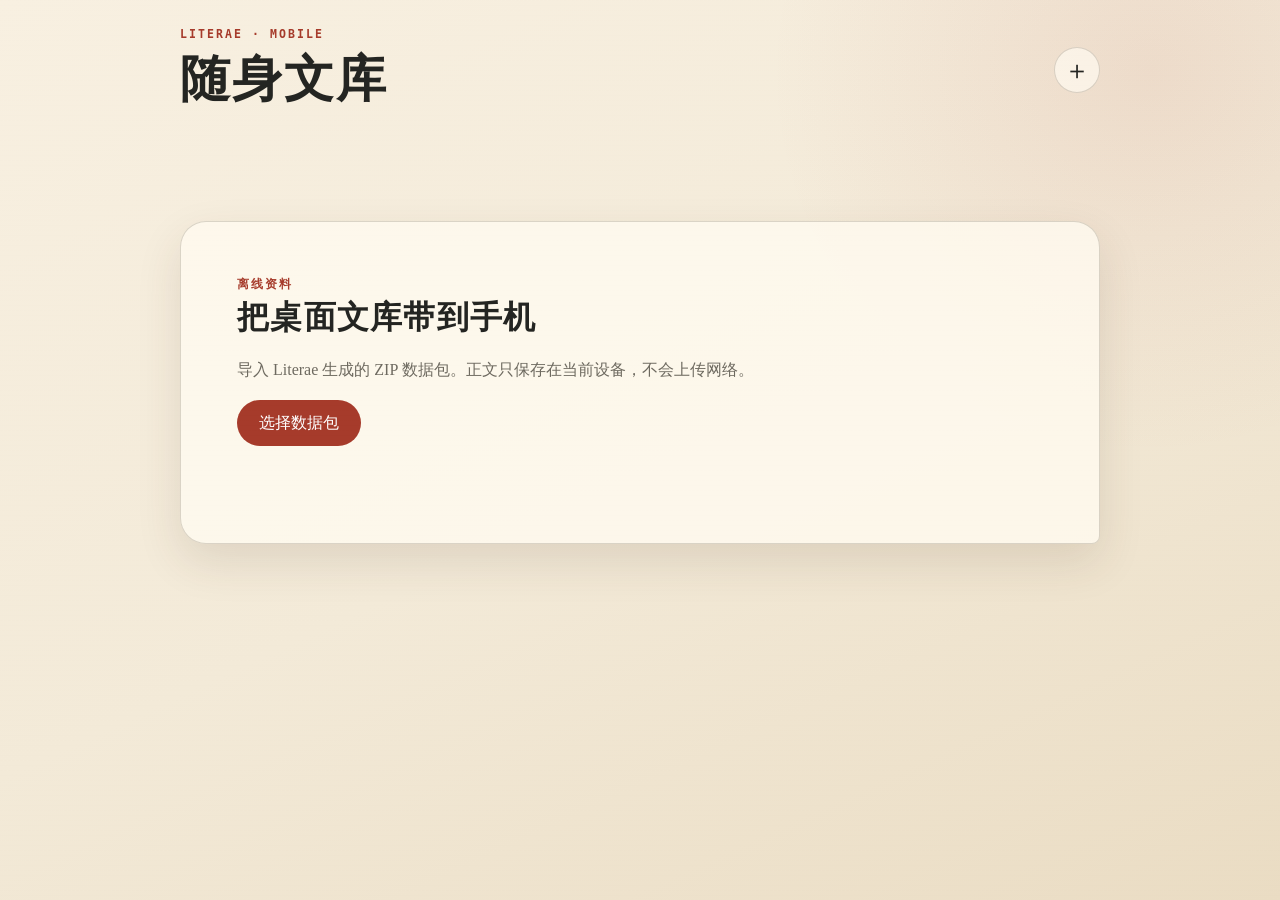
==== web/index.html @ 93b943ab "Initial commit of Literae Mobile PWA prototype" ====
<!doctype html>
<html lang="zh-CN">
<head>
  <meta charset="utf-8">
  <meta name="viewport" content="width=device-width, initial-scale=1, viewport-fit=cover">
  <meta name="theme-color" content="#f3ead8">
  <meta name="apple-mobile-web-app-capable" content="yes">
  <meta name="apple-mobile-web-app-status-bar-style" content="default">
  <meta name="apple-mobile-web-app-title" content="Literae">
  <title>Literae Mobile</title>
  <link rel="manifest" href="manifest.webmanifest">
  <link rel="stylesheet" href="styles.css">
</head>
<body>
  <div class="paper-grain" aria-hidden="true"></div>
  <header class="app-header">
    <div>
      <p class="eyebrow">LITERAE · MOBILE</p>
      <h1>随身文库</h1>
    </div>
    <button class="icon-button" id="openLibraryButton" type="button" title="导入文库" aria-label="导入文库">＋</button>
  </header>

  <main>
    <section class="import-card" id="importCard">
      <p class="section-kicker">离线资料</p>
      <h2>把桌面文库带到手机</h2>
      <p>导入 Literae 生成的 ZIP 数据包。正文只保存在当前设备，不会上传网络。</p>
      <label class="primary-action" for="packageInput">选择数据包</label>
      <input id="packageInput" type="file" accept=".zip,application/zip" hidden>
      <div class="status-line" id="importStatus" role="status" aria-live="polite"></div>
      <div class="progress-track" id="importProgressTrack" hidden>
        <div class="progress-fill" id="importProgress"></div>
      </div>
    </section>

    <section class="library-shell" id="libraryShell" hidden>
      <div class="library-meta">
        <div>
          <span id="libraryDate">尚未导入</span>
          <strong id="libraryCount">0 份文档</strong>
        </div>
        <button class="text-button" id="replaceLibraryButton" type="button">更新资料</button>
      </div>

      <form class="search-box" id="searchForm">
        <span aria-hidden="true">⌕</span>
        <input id="searchInput" type="search" autocomplete="off" enterkeyhint="search" placeholder="检索人名、地名或文献内容">
        <button type="submit">检索</button>
      </form>

      <div class="search-summary" id="searchSummary">输入关键词开始检索</div>
      <div class="result-list" id="resultList"></div>
      <button class="secondary-action" id="loadMoreButton" type="button" hidden>继续显示</button>
    </section>
  </main>

  <dialog class="reader" id="readerDialog">
    <div class="reader-toolbar">
      <button class="icon-button quiet" id="closeReaderButton" type="button" aria-label="关闭正文">←</button>
      <div class="reader-heading">
        <strong id="readerTitle"></strong>
        <span id="readerMeta"></span>
      </div>
    </div>
    <article id="readerText"></article>
  </dialog>

  <script type="module" src="app.js"></script>
</body>
</html>
---- web/styles.css ----
:root {
  --paper: #f3ead8;
  --paper-light: #fffaf0;
  --ink: #242522;
  --muted: #6e6a60;
  --line: rgba(75, 65, 49, 0.2);
  --accent: #a63b2b;
  --accent-dark: #78291f;
  --shadow: 0 18px 45px rgba(71, 53, 33, 0.12);
}

* { box-sizing: border-box; }

html { background: var(--paper); }

body {
  margin: 0;
  min-height: 100vh;
  color: var(--ink);
  background:
    radial-gradient(circle at 90% 8%, rgba(166, 59, 43, 0.09), transparent 24rem),
    linear-gradient(155deg, #f8f0e1 0%, var(--paper) 52%, #eadcc3 100%);
  font-family: "Songti SC", "STSong", "Noto Serif CJK SC", Georgia, serif;
}

button, input { font: inherit; }

.paper-grain {
  position: fixed;
  inset: 0;
  pointer-events: none;
  opacity: 0.28;
  background-image: repeating-linear-gradient(0deg, transparent 0 4px, rgba(70, 54, 36, 0.025) 5px);
}

.app-header, main {
  width: min(920px, calc(100% - 32px));
  margin-inline: auto;
}

.app-header {
  display: flex;
  align-items: center;
  justify-content: space-between;
  padding: max(28px, env(safe-area-inset-top)) 0 18px;
}

.eyebrow, .section-kicker {
  margin: 0 0 4px;
  color: var(--accent);
  font: 700 0.72rem/1.2 ui-monospace, SFMono-Regular, Menlo, monospace;
  letter-spacing: 0.18em;
}

h1, h2 { margin: 0; font-weight: 700; letter-spacing: 0.04em; }
h1 { font-size: clamp(1.9rem, 7vw, 3.1rem); }
h2 { font-size: clamp(1.45rem, 5vw, 2rem); }

.icon-button {
  display: grid;
  width: 46px;
  height: 46px;
  place-items: center;
  border: 1px solid var(--line);
  border-radius: 50%;
  color: var(--ink);
  background: rgba(255, 250, 240, 0.72);
  font-size: 1.65rem;
}

.import-card {
  margin-top: 10vh;
  padding: clamp(26px, 7vw, 56px);
  border: 1px solid var(--line);
  border-radius: 26px 26px 8px 26px;
  background: rgba(255, 250, 240, 0.82);
  box-shadow: var(--shadow);
}

.import-card > p:not(.section-kicker) { max-width: 36rem; color: var(--muted); line-height: 1.8; }

.primary-action, .secondary-action {
  display: inline-flex;
  justify-content: center;
  min-height: 46px;
  align-items: center;
  padding: 0 22px;
  border: 0;
  border-radius: 999px;
  color: white;
  background: var(--accent);
  cursor: pointer;
}

.primary-action:hover { background: var(--accent-dark); }
.status-line { min-height: 1.4rem; margin-top: 18px; color: var(--muted); }
.status-line.error { color: var(--accent-dark); }

.progress-track {
  height: 8px;
  margin-top: 10px;
  overflow: hidden;
  border-radius: 999px;
  background: rgba(75, 65, 49, 0.12);
}

.progress-fill { width: 0; height: 100%; background: var(--accent); transition: width 160ms ease; }

.library-shell { padding-bottom: calc(48px + env(safe-area-inset-bottom)); }

.library-meta {
  display: flex;
  align-items: flex-end;
  justify-content: space-between;
  gap: 16px;
  padding: 18px 2px;
  border-top: 1px solid var(--line);
}

.library-meta span, .library-meta strong { display: block; }
.library-meta span { color: var(--muted); font-size: 0.82rem; }
.library-meta strong { margin-top: 4px; font-size: 1.1rem; }

.text-button { border: 0; color: var(--accent); background: transparent; cursor: pointer; }

.search-box {
  display: grid;
  grid-template-columns: auto 1fr auto;
  align-items: center;
  gap: 10px;
  padding: 8px 8px 8px 18px;
  border: 1px solid var(--line);
  border-radius: 18px;
  background: var(--paper-light);
  box-shadow: 0 10px 28px rgba(71, 53, 33, 0.08);
}

.search-box > span { color: var(--accent); font-size: 1.5rem; }
.search-box input { width: 100%; border: 0; outline: 0; background: transparent; font-size: 1rem; }
.search-box button { padding: 10px 16px; border: 0; border-radius: 12px; color: white; background: var(--ink); }

.search-summary { padding: 18px 2px 10px; color: var(--muted); font-size: 0.88rem; }

.result-list { display: grid; gap: 12px; }

.result-card {
  width: 100%;
  padding: 18px;
  border: 1px solid var(--line);
  border-radius: 8px 20px 20px 20px;
  text-align: left;
  color: inherit;
  background: rgba(255, 250, 240, 0.76);
  box-shadow: 0 8px 24px rgba(71, 53, 33, 0.06);
}

.result-card h3 { margin: 0; font-size: 1.05rem; }
.result-meta { margin: 5px 0 10px; color: var(--accent); font-size: 0.8rem; }
.result-card p { margin: 0; color: #4d4b45; line-height: 1.65; }
mark { padding: 0 0.08em; color: inherit; background: #f3c96d; }

.secondary-action { width: 100%; margin-top: 16px; color: var(--ink); background: transparent; border: 1px solid var(--line); }

.reader {
  width: min(860px, 100%);
  height: 100%;
  max-width: none;
  max-height: none;
  margin: 0 0 0 auto;
  padding: 0;
  border: 0;
  color: var(--ink);
  background: var(--paper-light);
}

.reader::backdrop { background: rgba(33, 28, 22, 0.36); backdrop-filter: blur(3px); }
.reader-toolbar { position: sticky; top: 0; display: flex; gap: 14px; align-items: center; padding: max(18px, env(safe-area-inset-top)) 18px 14px; border-bottom: 1px solid var(--line); background: rgba(255, 250, 240, 0.94); }
.reader-heading { min-width: 0; }
.reader-heading strong, .reader-heading span { display: block; }
.reader-heading strong { overflow: hidden; text-overflow: ellipsis; white-space: nowrap; }
.reader-heading span { margin-top: 3px; color: var(--muted); font-size: 0.8rem; }
.icon-button.quiet { flex: 0 0 auto; border: 0; background: transparent; }
.reader article { max-width: 46rem; margin: 0 auto; padding: 28px 24px 80px; white-space: pre-wrap; font-size: 1.05rem; line-height: 2; }

@media (min-width: 700px) {
  .result-list { grid-template-columns: repeat(2, minmax(0, 1fr)); }
  .reader { height: calc(100% - 32px); margin-top: 16px; border-radius: 24px 0 0 24px; }
}
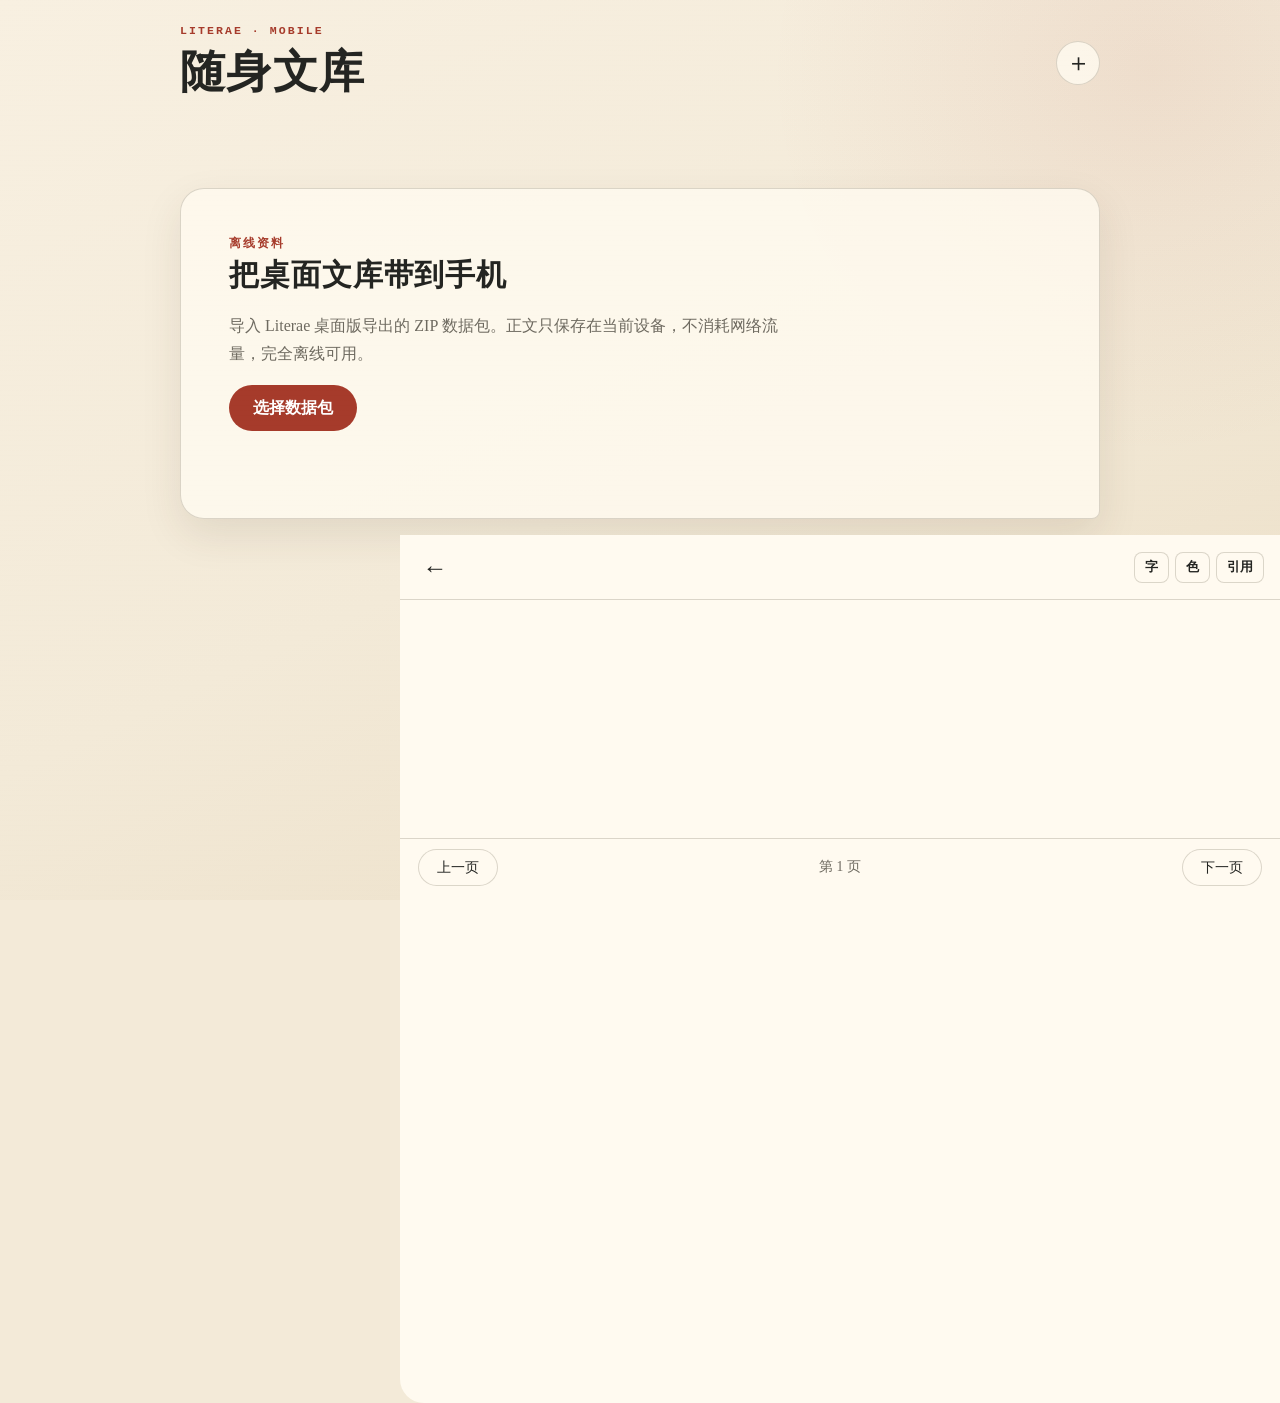
==== commit 1757ca69: "feat(mobile): add bookshelf view, facet filtering, sequential pagination, reading themes and citatio" ====
--- a/web/index.html
+++ b/web/index.html
@@ -7,7 +7,7 @@
   <meta name="apple-mobile-web-app-capable" content="yes">
   <meta name="apple-mobile-web-app-status-bar-style" content="default">
   <meta name="apple-mobile-web-app-title" content="Literae">
-  <title>Literae Mobile</title>
+  <title>Literae Mobile · 随身文库</title>
   <link rel="manifest" href="manifest.webmanifest">
   <link rel="stylesheet" href="styles.css">
 </head>
@@ -22,10 +22,11 @@
   </header>
 
   <main>
+    <!-- 初始导入界面 -->
     <section class="import-card" id="importCard">
       <p class="section-kicker">离线资料</p>
       <h2>把桌面文库带到手机</h2>
-      <p>导入 Literae 生成的 ZIP 数据包。正文只保存在当前设备，不会上传网络。</p>
+      <p>导入 Literae 桌面版导出的 ZIP 数据包。正文只保存在当前设备，不消耗网络流量，完全离线可用。</p>
       <label class="primary-action" for="packageInput">选择数据包</label>
       <input id="packageInput" type="file" accept=".zip,application/zip" hidden>
       <div class="status-line" id="importStatus" role="status" aria-live="polite"></div>
@@ -34,6 +35,7 @@
       </div>
     </section>
 
+    <!-- 已导入后的文库外壳 -->
     <section class="library-shell" id="libraryShell" hidden>
       <div class="library-meta">
         <div>
@@ -43,28 +45,88 @@
         <button class="text-button" id="replaceLibraryButton" type="button">更新资料</button>
       </div>
 
-      <form class="search-box" id="searchForm">
-        <span aria-hidden="true">⌕</span>
-        <input id="searchInput" type="search" autocomplete="off" enterkeyhint="search" placeholder="检索人名、地名或文献内容">
-        <button type="submit">检索</button>
-      </form>
+      <!-- 视图切换选项卡：书架浏览 / 全文检索 -->
+      <nav class="view-tabs" role="tablist" aria-label="模式切换">
+        <button class="view-tab active" id="shelfTabBtn" type="button" role="tab" aria-selected="true" aria-controls="shelfPanel">书架目次</button>
+        <button class="view-tab" id="searchTabBtn" type="button" role="tab" aria-selected="false" aria-controls="searchPanel">全文检索</button>
+      </nav>
 
-      <div class="search-summary" id="searchSummary">输入关键词开始检索</div>
-      <div class="result-list" id="resultList"></div>
-      <button class="secondary-action" id="loadMoreButton" type="button" hidden>继续显示</button>
+      <!-- 分类与标签筛选胶囊栏 -->
+      <div class="facet-bar" id="facetBar" role="region" aria-label="分类筛选">
+        <div class="facet-scroller" id="facetPills"></div>
+      </div>
+
+      <!-- 书架浏览面板 -->
+      <section class="view-panel shelf-panel" id="shelfPanel" role="tabpanel" aria-labelledby="shelfTabBtn">
+        <div class="panel-summary" id="shelfSummary">正在载入书架...</div>
+        <div class="shelf-grid" id="shelfList"></div>
+      </section>
+
+      <!-- 全文检索面板 -->
+      <section class="view-panel search-panel" id="searchPanel" role="tabpanel" aria-labelledby="searchTabBtn" hidden>
+        <form class="search-box" id="searchForm">
+          <span aria-hidden="true">⌕</span>
+          <input id="searchInput" type="search" autocomplete="off" enterkeyhint="search" placeholder="检索人名、地名、事件或文献原句">
+          <button type="submit">检索</button>
+        </form>
+
+        <div class="panel-summary" id="searchSummary">输入关键词开始检索</div>
+        <div class="result-list" id="resultList"></div>
+        <button class="secondary-action" id="loadMoreButton" type="button" hidden>继续显示更多结果</button>
+      </section>
     </section>
   </main>
 
+  <!-- 书籍详情与目录抽屉 -->
+  <dialog class="doc-drawer" id="docDrawer">
+    <div class="drawer-header">
+      <button class="icon-button quiet" id="closeDrawerButton" type="button" aria-label="关闭详情">←</button>
+      <div class="drawer-heading">
+        <h3 id="drawerTitle">文献详情</h3>
+        <span id="drawerSubtitle"></span>
+      </div>
+    </div>
+    <div class="drawer-content">
+      <div class="meta-block" id="drawerMetaDetails"></div>
+      <div class="drawer-action-row">
+        <button class="primary-action full-width" id="startReadingBtn" type="button">从第 1 页开始通读</button>
+      </div>
+      <div class="catalog-section">
+        <h4>已收录 OCR 页码</h4>
+        <div class="page-pill-grid" id="drawerPageList"></div>
+      </div>
+    </div>
+  </dialog>
+
+  <!-- 沉浸式阅读器 -->
   <dialog class="reader" id="readerDialog">
     <div class="reader-toolbar">
-      <button class="icon-button quiet" id="closeReaderButton" type="button" aria-label="关闭正文">←</button>
-      <div class="reader-heading">
-        <strong id="readerTitle"></strong>
-        <span id="readerMeta"></span>
+      <div class="reader-toolbar-main">
+        <button class="icon-button quiet" id="closeReaderButton" type="button" aria-label="关闭阅读">←</button>
+        <div class="reader-heading">
+          <strong id="readerTitle"></strong>
+          <span id="readerMeta"></span>
+        </div>
+      </div>
+      <div class="reader-tools">
+        <button class="tool-btn" id="fontSizeBtn" type="button" title="调整字号" aria-label="调整字号">字</button>
+        <button class="tool-btn" id="themeBtn" type="button" title="切换底色" aria-label="切换底色">色</button>
+        <button class="tool-btn" id="copyCitationBtn" type="button" title="复制引用出处" aria-label="复制引用出处">引用</button>
       </div>
     </div>
-    <article id="readerText"></article>
+
+    <article id="readerText" class="reader-article"></article>
+
+    <!-- 阅读器翻页导航栏 -->
+    <div class="reader-nav" id="readerNav">
+      <button class="nav-arrow-btn" id="prevPageBtn" type="button">上一页</button>
+      <div class="page-indicator" id="pageIndicator">第 1 页</div>
+      <button class="nav-arrow-btn" id="nextPageBtn" type="button">下一页</button>
+    </div>
   </dialog>
+
+  <!-- 浮动提示 Toast -->
+  <div class="toast" id="toastNotice" role="status" aria-live="polite" hidden></div>
 
   <script type="module" src="app.js"></script>
 </body>
--- a/web/styles.css
+++ b/web/styles.css
@@ -1,15 +1,45 @@
 :root {
   --paper: #f3ead8;
   --paper-light: #fffaf0;
+  --paper-card: rgba(255, 250, 240, 0.82);
   --ink: #242522;
   --muted: #6e6a60;
   --line: rgba(75, 65, 49, 0.2);
   --accent: #a63b2b;
   --accent-dark: #78291f;
-  --shadow: 0 18px 45px rgba(71, 53, 33, 0.12);
-}
-
-* { box-sizing: border-box; }
+  --accent-soft: rgba(166, 59, 43, 0.08);
+  --shadow: 0 16px 40px rgba(71, 53, 33, 0.1);
+  --reader-font-size: 1.12rem;
+  --reader-line-height: 2.05;
+}
+
+/* 柔和米白主题 */
+body.theme-cream {
+  --paper: #f7f4ed;
+  --paper-light: #ffffff;
+  --paper-card: #ffffff;
+  --ink: #222320;
+  --muted: #726e64;
+  --line: rgba(80, 70, 55, 0.16);
+  --accent: #9e3627;
+  --accent-soft: rgba(158, 54, 39, 0.08);
+}
+
+/* 夜读暗色主题 */
+body.theme-night {
+  --paper: #1c1c19;
+  --paper-light: #252522;
+  --paper-card: #2a2a26;
+  --ink: #e3dfd5;
+  --muted: #9e9a90;
+  --line: rgba(230, 220, 200, 0.14);
+  --accent: #d46553;
+  --accent-dark: #e87b6a;
+  --accent-soft: rgba(212, 101, 83, 0.16);
+  --shadow: 0 16px 40px rgba(0, 0, 0, 0.45);
+}
+
+* { box-sizing: border-box; -webkit-tap-highlight-color: transparent; }
 
 html { background: var(--paper); }
 
@@ -18,9 +48,14 @@
   min-height: 100vh;
   color: var(--ink);
   background:
-    radial-gradient(circle at 90% 8%, rgba(166, 59, 43, 0.09), transparent 24rem),
+    radial-gradient(circle at 90% 8%, rgba(166, 59, 43, 0.08), transparent 24rem),
     linear-gradient(155deg, #f8f0e1 0%, var(--paper) 52%, #eadcc3 100%);
-  font-family: "Songti SC", "STSong", "Noto Serif CJK SC", Georgia, serif;
+  font-family: "Songti SC", "STSong", "Noto Serif CJK SC", Georgia, "Times New Roman", serif;
+  transition: background 200ms ease, color 200ms ease;
+}
+
+body.theme-night {
+  background: linear-gradient(155deg, #22221f 0%, var(--paper) 52%, #141412 100%);
 }
 
 button, input { font: inherit; }
@@ -42,7 +77,7 @@
   display: flex;
   align-items: center;
   justify-content: space-between;
-  padding: max(28px, env(safe-area-inset-top)) 0 18px;
+  padding: max(24px, env(safe-area-inset-top)) 0 14px;
 }
 
 .eyebrow, .section-kicker {
@@ -52,28 +87,34 @@
   letter-spacing: 0.18em;
 }
 
-h1, h2 { margin: 0; font-weight: 700; letter-spacing: 0.04em; }
-h1 { font-size: clamp(1.9rem, 7vw, 3.1rem); }
-h2 { font-size: clamp(1.45rem, 5vw, 2rem); }
+h1, h2, h3, h4 { margin: 0; font-weight: 700; letter-spacing: 0.03em; }
+h1 { font-size: clamp(1.8rem, 6vw, 2.8rem); }
+h2 { font-size: clamp(1.4rem, 5vw, 1.9rem); }
+h3 { font-size: 1.15rem; }
+h4 { font-size: 0.95rem; color: var(--muted); }
 
 .icon-button {
   display: grid;
-  width: 46px;
-  height: 46px;
+  width: 44px;
+  height: 44px;
   place-items: center;
   border: 1px solid var(--line);
   border-radius: 50%;
   color: var(--ink);
-  background: rgba(255, 250, 240, 0.72);
-  font-size: 1.65rem;
-}
+  background: var(--paper-card);
+  font-size: 1.55rem;
+  cursor: pointer;
+  transition: transform 120ms ease, background 160ms ease;
+}
+
+.icon-button:active { transform: scale(0.94); }
 
 .import-card {
-  margin-top: 10vh;
-  padding: clamp(26px, 7vw, 56px);
-  border: 1px solid var(--line);
-  border-radius: 26px 26px 8px 26px;
-  background: rgba(255, 250, 240, 0.82);
+  margin-top: 8vh;
+  padding: clamp(24px, 6vw, 48px);
+  border: 1px solid var(--line);
+  border-radius: 24px 24px 8px 24px;
+  background: var(--paper-card);
   box-shadow: var(--shadow);
 }
 
@@ -82,19 +123,24 @@
 .primary-action, .secondary-action {
   display: inline-flex;
   justify-content: center;
+  align-items: center;
   min-height: 46px;
-  align-items: center;
-  padding: 0 22px;
+  padding: 0 24px;
   border: 0;
   border-radius: 999px;
   color: white;
   background: var(--accent);
   cursor: pointer;
+  font-weight: 600;
+  transition: background 150ms ease, transform 120ms ease;
 }
 
 .primary-action:hover { background: var(--accent-dark); }
-.status-line { min-height: 1.4rem; margin-top: 18px; color: var(--muted); }
-.status-line.error { color: var(--accent-dark); }
+.primary-action:active { transform: scale(0.97); }
+.primary-action.full-width { width: 100%; }
+
+.status-line { min-height: 1.4rem; margin-top: 16px; color: var(--muted); font-size: 0.9rem; }
+.status-line.error { color: var(--accent); font-weight: 600; }
 
 .progress-track {
   height: 8px;
@@ -113,56 +159,184 @@
   align-items: flex-end;
   justify-content: space-between;
   gap: 16px;
-  padding: 18px 2px;
+  padding: 14px 2px 18px;
   border-top: 1px solid var(--line);
 }
 
 .library-meta span, .library-meta strong { display: block; }
-.library-meta span { color: var(--muted); font-size: 0.82rem; }
-.library-meta strong { margin-top: 4px; font-size: 1.1rem; }
-
-.text-button { border: 0; color: var(--accent); background: transparent; cursor: pointer; }
-
+.library-meta span { color: var(--muted); font-size: 0.8rem; }
+.library-meta strong { margin-top: 3px; font-size: 1.08rem; }
+
+.text-button { border: 0; padding: 4px 8px; color: var(--accent); background: transparent; cursor: pointer; font-size: 0.9rem; }
+
+/* 视图分段选择器 */
+.view-tabs {
+  display: flex;
+  padding: 4px;
+  margin-bottom: 14px;
+  border: 1px solid var(--line);
+  border-radius: 14px;
+  background: rgba(120, 100, 80, 0.08);
+}
+
+.view-tab {
+  flex: 1;
+  padding: 9px 12px;
+  border: 0;
+  border-radius: 10px;
+  color: var(--muted);
+  background: transparent;
+  cursor: pointer;
+  font-weight: 600;
+  font-size: 0.95rem;
+  transition: all 160ms ease;
+}
+
+.view-tab.active {
+  color: var(--ink);
+  background: var(--paper-light);
+  box-shadow: 0 4px 14px rgba(0, 0, 0, 0.08);
+}
+
+/* 分类胶囊滚动条 */
+.facet-bar { margin-bottom: 14px; }
+
+.facet-scroller {
+  display: flex;
+  gap: 8px;
+  overflow-x: auto;
+  padding-bottom: 4px;
+  scrollbar-width: none;
+  -webkit-overflow-scrolling: touch;
+}
+
+.facet-scroller::-webkit-scrollbar { display: none; }
+
+.facet-pill {
+  flex: 0 0 auto;
+  padding: 6px 14px;
+  border: 1px solid var(--line);
+  border-radius: 999px;
+  color: var(--muted);
+  background: var(--paper-card);
+  font-size: 0.82rem;
+  cursor: pointer;
+  transition: all 140ms ease;
+}
+
+.facet-pill.active {
+  color: white;
+  border-color: var(--accent);
+  background: var(--accent);
+  font-weight: 600;
+}
+
+.panel-summary { padding: 4px 2px 14px; color: var(--muted); font-size: 0.88rem; }
+
+/* 书架网格与卡片 */
+.shelf-grid {
+  display: grid;
+  gap: 14px;
+}
+
+.shelf-card {
+  display: flex;
+  flex-direction: column;
+  justify-content: space-between;
+  width: 100%;
+  padding: 16px 18px;
+  border: 1px solid var(--line);
+  border-left: 5px solid var(--accent);
+  border-radius: 6px 18px 18px 6px;
+  text-align: left;
+  color: inherit;
+  background: var(--paper-card);
+  box-shadow: 0 6px 20px rgba(71, 53, 33, 0.05);
+  cursor: pointer;
+  transition: transform 140ms ease, box-shadow 140ms ease;
+}
+
+.shelf-card:hover { transform: translateY(-2px); box-shadow: var(--shadow); }
+.shelf-card:active { transform: scale(0.985); }
+
+.shelf-card h3 {
+  font-size: 1.08rem;
+  line-height: 1.45;
+  margin-bottom: 6px;
+}
+
+.shelf-card .book-meta {
+  color: var(--muted);
+  font-size: 0.83rem;
+  line-height: 1.5;
+  margin-bottom: 10px;
+}
+
+.shelf-badges {
+  display: flex;
+  flex-wrap: wrap;
+  align-items: center;
+  gap: 6px;
+  margin-top: auto;
+}
+
+.badge-tag {
+  padding: 2px 8px;
+  border-radius: 6px;
+  font-size: 0.75rem;
+  color: var(--accent);
+  background: var(--accent-soft);
+}
+
+.badge-pages {
+  margin-left: auto;
+  font-size: 0.75rem;
+  color: var(--muted);
+}
+
+/* 检索框与结果 */
 .search-box {
   display: grid;
   grid-template-columns: auto 1fr auto;
   align-items: center;
   gap: 10px;
-  padding: 8px 8px 8px 18px;
+  padding: 7px 7px 7px 16px;
   border: 1px solid var(--line);
   border-radius: 18px;
   background: var(--paper-light);
-  box-shadow: 0 10px 28px rgba(71, 53, 33, 0.08);
-}
-
-.search-box > span { color: var(--accent); font-size: 1.5rem; }
-.search-box input { width: 100%; border: 0; outline: 0; background: transparent; font-size: 1rem; }
-.search-box button { padding: 10px 16px; border: 0; border-radius: 12px; color: white; background: var(--ink); }
-
-.search-summary { padding: 18px 2px 10px; color: var(--muted); font-size: 0.88rem; }
+  box-shadow: 0 8px 24px rgba(71, 53, 33, 0.07);
+}
+
+.search-box > span { color: var(--accent); font-size: 1.45rem; }
+.search-box input { width: 100%; border: 0; outline: 0; background: transparent; font-size: 1rem; color: var(--ink); }
+.search-box button { padding: 9px 18px; border: 0; border-radius: 12px; color: white; background: var(--accent); cursor: pointer; font-weight: 600; }
 
 .result-list { display: grid; gap: 12px; }
 
 .result-card {
   width: 100%;
-  padding: 18px;
-  border: 1px solid var(--line);
-  border-radius: 8px 20px 20px 20px;
+  padding: 16px 18px;
+  border: 1px solid var(--line);
+  border-radius: 8px 18px 18px 18px;
   text-align: left;
   color: inherit;
-  background: rgba(255, 250, 240, 0.76);
-  box-shadow: 0 8px 24px rgba(71, 53, 33, 0.06);
-}
-
+  background: var(--paper-card);
+  box-shadow: 0 6px 20px rgba(71, 53, 33, 0.05);
+  cursor: pointer;
+  transition: transform 120ms ease;
+}
+
+.result-card:active { transform: scale(0.99); }
 .result-card h3 { margin: 0; font-size: 1.05rem; }
-.result-meta { margin: 5px 0 10px; color: var(--accent); font-size: 0.8rem; }
-.result-card p { margin: 0; color: #4d4b45; line-height: 1.65; }
-mark { padding: 0 0.08em; color: inherit; background: #f3c96d; }
+.result-meta { margin: 5px 0 8px; color: var(--accent); font-size: 0.8rem; font-weight: 600; }
+.result-card p { margin: 0; color: var(--ink); opacity: 0.9; line-height: 1.68; font-size: 0.93rem; }
+mark { padding: 0 0.12em; color: inherit; background: #f6d177; border-radius: 2px; }
 
 .secondary-action { width: 100%; margin-top: 16px; color: var(--ink); background: transparent; border: 1px solid var(--line); }
 
-.reader {
-  width: min(860px, 100%);
+/* 单书详情抽屉 */
+.doc-drawer {
+  width: min(620px, 100%);
   height: 100%;
   max-width: none;
   max-height: none;
@@ -171,18 +345,195 @@
   border: 0;
   color: var(--ink);
   background: var(--paper-light);
-}
-
-.reader::backdrop { background: rgba(33, 28, 22, 0.36); backdrop-filter: blur(3px); }
-.reader-toolbar { position: sticky; top: 0; display: flex; gap: 14px; align-items: center; padding: max(18px, env(safe-area-inset-top)) 18px 14px; border-bottom: 1px solid var(--line); background: rgba(255, 250, 240, 0.94); }
+  box-shadow: -10px 0 40px rgba(0, 0, 0, 0.2);
+}
+
+.doc-drawer::backdrop { background: rgba(20, 18, 14, 0.45); backdrop-filter: blur(4px); }
+
+.drawer-header {
+  position: sticky;
+  top: 0;
+  display: flex;
+  gap: 12px;
+  align-items: center;
+  padding: max(16px, env(safe-area-inset-top)) 18px 14px;
+  border-bottom: 1px solid var(--line);
+  background: var(--paper-light);
+  z-index: 10;
+}
+
+.drawer-heading { min-width: 0; }
+.drawer-heading h3 { margin: 0; overflow: hidden; text-overflow: ellipsis; white-space: nowrap; font-size: 1.15rem; }
+.drawer-heading span { color: var(--muted); font-size: 0.8rem; margin-top: 2px; display: block; }
+
+.drawer-content {
+  padding: 20px 20px calc(40px + env(safe-area-inset-bottom));
+}
+
+.meta-block {
+  padding: 16px;
+  margin-bottom: 18px;
+  border: 1px solid var(--line);
+  border-radius: 12px;
+  background: var(--paper-card);
+  font-size: 0.88rem;
+  line-height: 1.8;
+}
+
+.meta-item { display: flex; margin-bottom: 4px; }
+.meta-label { width: 5.5rem; color: var(--muted); flex-shrink: 0; }
+.meta-val { color: var(--ink); font-weight: 500; }
+
+.catalog-section { margin-top: 24px; }
+.catalog-section h4 { margin-bottom: 12px; }
+
+.page-pill-grid {
+  display: grid;
+  grid-template-columns: repeat(auto-fill, minmax(68px, 1fr));
+  gap: 8px;
+}
+
+.page-btn {
+  padding: 8px 4px;
+  border: 1px solid var(--line);
+  border-radius: 8px;
+  color: var(--ink);
+  background: var(--paper-card);
+  font-size: 0.83rem;
+  cursor: pointer;
+  text-align: center;
+  transition: all 120ms ease;
+}
+
+.page-btn:hover { border-color: var(--accent); color: var(--accent); }
+.page-btn:active { transform: scale(0.95); }
+
+/* 沉浸式阅读器 */
+.reader {
+  width: min(880px, 100%);
+  height: 100%;
+  max-width: none;
+  max-height: none;
+  margin: 0 0 0 auto;
+  padding: 0;
+  border: 0;
+  color: var(--ink);
+  background: var(--paper-light);
+  display: flex;
+  flex-direction: column;
+}
+
+.reader::backdrop { background: rgba(20, 18, 14, 0.5); backdrop-filter: blur(4px); }
+
+.reader-toolbar {
+  position: sticky;
+  top: 0;
+  display: flex;
+  justify-content: space-between;
+  align-items: center;
+  padding: max(14px, env(safe-area-inset-top)) 16px 12px;
+  border-bottom: 1px solid var(--line);
+  background: var(--paper-light);
+  z-index: 10;
+}
+
+.reader-toolbar-main { display: flex; align-items: center; gap: 10px; min-width: 0; }
 .reader-heading { min-width: 0; }
-.reader-heading strong, .reader-heading span { display: block; }
-.reader-heading strong { overflow: hidden; text-overflow: ellipsis; white-space: nowrap; }
-.reader-heading span { margin-top: 3px; color: var(--muted); font-size: 0.8rem; }
-.icon-button.quiet { flex: 0 0 auto; border: 0; background: transparent; }
-.reader article { max-width: 46rem; margin: 0 auto; padding: 28px 24px 80px; white-space: pre-wrap; font-size: 1.05rem; line-height: 2; }
-
-@media (min-width: 700px) {
+.reader-heading strong { display: block; overflow: hidden; text-overflow: ellipsis; white-space: nowrap; font-size: 1.05rem; }
+.reader-heading span { display: block; margin-top: 2px; color: var(--accent); font-size: 0.78rem; font-weight: 600; }
+
+.icon-button.quiet { flex: 0 0 auto; border: 0; background: transparent; width: 38px; height: 38px; }
+
+.reader-tools { display: flex; gap: 6px; align-items: center; flex-shrink: 0; }
+
+.tool-btn {
+  padding: 6px 10px;
+  border: 1px solid var(--line);
+  border-radius: 8px;
+  color: var(--ink);
+  background: var(--paper-card);
+  font-size: 0.8rem;
+  font-weight: 600;
+  cursor: pointer;
+}
+
+.tool-btn:active { background: var(--accent-soft); }
+
+.reader-article {
+  flex: 1;
+  overflow-y: auto;
+  max-width: 48rem;
+  margin: 0 auto;
+  padding: 24px 22px 30px;
+  white-space: pre-wrap;
+  font-size: var(--reader-font-size);
+  line-height: var(--reader-line-height);
+  letter-spacing: 0.02em;
+}
+
+/* 阅读器底部导航栏 */
+.reader-nav {
+  position: sticky;
+  bottom: 0;
+  display: flex;
+  justify-content: space-between;
+  align-items: center;
+  padding: 10px 18px max(14px, env(safe-area-inset-bottom));
+  border-top: 1px solid var(--line);
+  background: var(--paper-light);
+}
+
+.nav-arrow-btn {
+  padding: 8px 18px;
+  border: 1px solid var(--line);
+  border-radius: 999px;
+  color: var(--ink);
+  background: var(--paper-card);
+  font-size: 0.88rem;
+  cursor: pointer;
+}
+
+.nav-arrow-btn:disabled {
+  opacity: 0.35;
+  cursor: not-allowed;
+}
+
+.page-indicator {
+  color: var(--muted);
+  font-size: 0.85rem;
+  font-weight: 500;
+}
+
+/* 浮动 Toast 提示 */
+.toast {
+  position: fixed;
+  bottom: max(32px, env(safe-area-inset-bottom));
+  left: 50%;
+  transform: translateX(-50%);
+  padding: 10px 22px;
+  border-radius: 999px;
+  color: white;
+  background: rgba(30, 28, 24, 0.92);
+  box-shadow: 0 10px 30px rgba(0, 0, 0, 0.25);
+  font-size: 0.88rem;
+  pointer-events: none;
+  z-index: 1000;
+  animation: fadeInOut 2s ease forwards;
+}
+
+@keyframes fadeInOut {
+  0% { opacity: 0; transform: translate(-50%, 10px); }
+  15% { opacity: 1; transform: translate(-50%, 0); }
+  85% { opacity: 1; transform: translate(-50%, 0); }
+  100% { opacity: 0; transform: translate(-50%, -8px); }
+}
+
+@media (min-width: 680px) {
+  .shelf-grid { grid-template-columns: repeat(2, minmax(0, 1fr)); }
   .result-list { grid-template-columns: repeat(2, minmax(0, 1fr)); }
-  .reader { height: calc(100% - 32px); margin-top: 16px; border-radius: 24px 0 0 24px; }
-}
+  .reader, .doc-drawer { height: calc(100% - 32px); margin-top: 16px; border-radius: 24px 0 0 24px; }
+}
+
+@media (min-width: 960px) {
+  .shelf-grid { grid-template-columns: repeat(3, minmax(0, 1fr)); }
+}
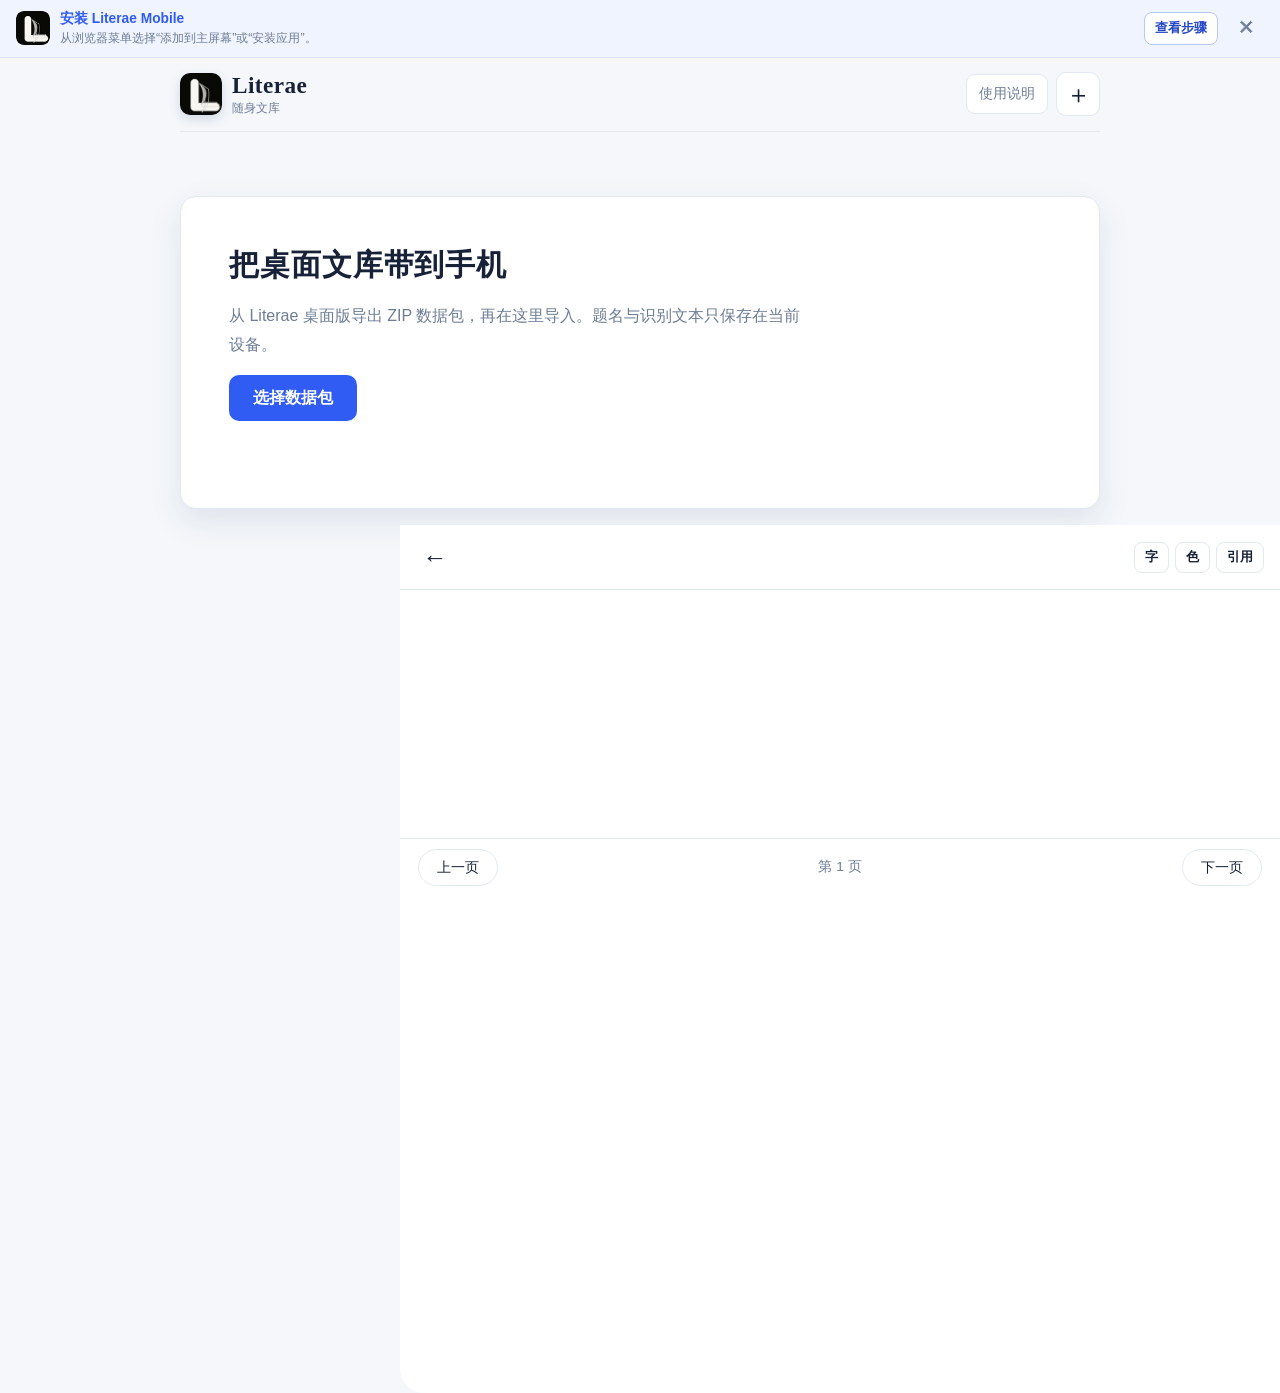
==== commit deeb1824: "chore(release): snapshot Literae Mobile 1.1.0 Capture app icon assets, export/import handling, books" ====
--- a/web/index.html
+++ b/web/index.html
@@ -3,30 +3,47 @@
 <head>
   <meta charset="utf-8">
   <meta name="viewport" content="width=device-width, initial-scale=1, viewport-fit=cover">
-  <meta name="theme-color" content="#f3ead8">
+  <meta name="theme-color" content="#ffffff">
   <meta name="apple-mobile-web-app-capable" content="yes">
   <meta name="apple-mobile-web-app-status-bar-style" content="default">
   <meta name="apple-mobile-web-app-title" content="Literae">
   <title>Literae Mobile · 随身文库</title>
+  <link rel="icon" type="image/png" href="favicon.png">
+  <link rel="apple-touch-icon" href="apple-touch-icon.png">
   <link rel="manifest" href="manifest.webmanifest">
   <link rel="stylesheet" href="styles.css">
 </head>
 <body>
-  <div class="paper-grain" aria-hidden="true"></div>
+  <aside class="install-prompt-banner" id="installPromptBanner" hidden>
+    <div class="install-prompt-content">
+      <img src="favicon.png" alt="" width="34" height="34">
+      <div>
+        <strong id="installPromptTitle">安装 Literae Mobile</strong>
+        <p id="installPromptText">添加到主屏幕后，可像 App 一样打开并离线使用。</p>
+      </div>
+    </div>
+    <button class="install-guide-btn" id="openGuideFromBanner" type="button">查看步骤</button>
+    <button class="install-dismiss-btn" id="dismissInstallPrompt" type="button" aria-label="关闭提示">✕</button>
+  </aside>
   <header class="app-header">
-    <div>
-      <p class="eyebrow">LITERAE · MOBILE</p>
-      <h1>随身文库</h1>
-    </div>
-    <button class="icon-button" id="openLibraryButton" type="button" title="导入文库" aria-label="导入文库">＋</button>
+    <div class="brand-lockup">
+      <img class="brand-mark" src="icon-192.png" alt="">
+      <div>
+        <h1>Literae</h1>
+        <p>随身文库</p>
+      </div>
+    </div>
+    <div class="header-actions">
+      <button class="header-button" id="openGuideButton" type="button">使用说明</button>
+      <button class="icon-button" id="openLibraryButton" type="button" title="导入文库" aria-label="导入文库">＋</button>
+    </div>
   </header>
 
   <main>
     <!-- 初始导入界面 -->
     <section class="import-card" id="importCard">
-      <p class="section-kicker">离线资料</p>
       <h2>把桌面文库带到手机</h2>
-      <p>导入 Literae 桌面版导出的 ZIP 数据包。正文只保存在当前设备，不消耗网络流量，完全离线可用。</p>
+      <p>从 Literae 桌面版导出 ZIP 数据包，再在这里导入。题名与识别文本只保存在当前设备。</p>
       <label class="primary-action" for="packageInput">选择数据包</label>
       <input id="packageInput" type="file" accept=".zip,application/zip" hidden>
       <div class="status-line" id="importStatus" role="status" aria-live="polite"></div>
@@ -45,10 +62,10 @@
         <button class="text-button" id="replaceLibraryButton" type="button">更新资料</button>
       </div>
 
-      <!-- 视图切换选项卡：书架浏览 / 全文检索 -->
+      <!-- 视图切换选项卡：书架 / 全库检索 -->
       <nav class="view-tabs" role="tablist" aria-label="模式切换">
-        <button class="view-tab active" id="shelfTabBtn" type="button" role="tab" aria-selected="true" aria-controls="shelfPanel">书架目次</button>
-        <button class="view-tab" id="searchTabBtn" type="button" role="tab" aria-selected="false" aria-controls="searchPanel">全文检索</button>
+        <button class="view-tab active" id="shelfTabBtn" type="button" role="tab" aria-selected="true" aria-controls="shelfPanel">书架</button>
+        <button class="view-tab" id="searchTabBtn" type="button" role="tab" aria-selected="false" aria-controls="searchPanel">全库检索</button>
       </nav>
 
       <!-- 分类与标签筛选胶囊栏 -->
@@ -62,13 +79,22 @@
         <div class="shelf-grid" id="shelfList"></div>
       </section>
 
-      <!-- 全文检索面板 -->
+      <!-- 全库检索面板 -->
       <section class="view-panel search-panel" id="searchPanel" role="tabpanel" aria-labelledby="searchTabBtn" hidden>
         <form class="search-box" id="searchForm">
           <span aria-hidden="true">⌕</span>
           <input id="searchInput" type="search" autocomplete="off" enterkeyhint="search" placeholder="检索人名、地名、事件或文献原句">
           <button type="submit">检索</button>
         </form>
+
+        <div class="search-options">
+          <label for="searchSort">结果排序</label>
+          <select id="searchSort">
+            <option value="relevance">匹配度优先</option>
+            <option value="document">按书名</option>
+            <option value="page">按页码</option>
+          </select>
+        </div>
 
         <div class="panel-summary" id="searchSummary">输入关键词开始检索</div>
         <div class="result-list" id="resultList"></div>
@@ -91,10 +117,73 @@
       <div class="drawer-action-row">
         <button class="primary-action full-width" id="startReadingBtn" type="button">从第 1 页开始通读</button>
       </div>
+      <section class="document-search-section" aria-labelledby="documentSearchTitle">
+        <h4 id="documentSearchTitle">在本书内检索</h4>
+        <form class="document-search-box" id="documentSearchForm">
+          <input id="documentSearchInput" type="search" autocomplete="off" enterkeyhint="search" placeholder="输入本书中的关键词">
+          <button type="submit">检索</button>
+        </form>
+        <div class="document-search-summary" id="documentSearchSummary"></div>
+        <div class="document-result-list" id="documentResultList"></div>
+      </section>
       <div class="catalog-section">
         <h4>已收录 OCR 页码</h4>
         <div class="page-pill-grid" id="drawerPageList"></div>
       </div>
+    </div>
+  </dialog>
+
+  <!-- 首次使用与安装教程 -->
+  <dialog class="guide-dialog" id="guideDialog">
+    <div class="guide-header">
+      <div>
+        <p>快速上手</p>
+        <h2>安装与导入</h2>
+      </div>
+      <button class="icon-button quiet" id="closeGuideButton" type="button" aria-label="关闭使用说明">✕</button>
+    </div>
+    <div class="guide-content">
+      <section class="guide-section recommended-guide" id="recommendedGuide">
+        <span class="guide-badge">当前设备</span>
+        <h3 id="recommendedGuideTitle">按浏览器完成安装</h3>
+        <ol id="recommendedGuideSteps"></ol>
+      </section>
+      <details class="guide-section" open>
+        <summary>iPhone / iPad · Safari</summary>
+        <ol>
+          <li>用 Safari 打开 Literae Mobile 页面。</li>
+          <li>轻点工具栏中的“分享”按钮；如果只看到“更多”，先点“更多”，再点“共享”。</li>
+          <li>在操作列表向下滑，选择“添加到主屏幕”。若没有该项，滑到底部点“编辑操作”，把它加入列表。</li>
+          <li>确认开启“作为网页 App 打开”，轻点右上角“添加”。以后从主屏幕上的黑色 L 图标进入。</li>
+        </ol>
+      </details>
+      <details class="guide-section">
+        <summary>iPhone / iPad · Chrome</summary>
+        <ol>
+          <li>用 Chrome 打开 Literae Mobile 页面。</li>
+          <li>轻点地址栏右侧的“分享”按钮。</li>
+          <li>选择“添加到主屏幕”，确认名称后轻点“添加”。</li>
+          <li>回到主屏幕，轻点黑色 L 图标进入。</li>
+        </ol>
+      </details>
+      <details class="guide-section">
+        <summary>Android · Chrome</summary>
+        <ol>
+          <li>用 Chrome 打开 Literae Mobile 页面。</li>
+          <li>轻点地址栏右侧的“⋮”菜单。</li>
+          <li>选择“添加到主屏幕”，再点“安装”；部分版本会直接显示“安装应用”。</li>
+          <li>按屏幕提示确认，安装后从桌面上的黑色 L 图标进入。</li>
+        </ol>
+      </details>
+      <section class="guide-section import-guide">
+        <h3>导入桌面文库</h3>
+        <ol>
+          <li>在 Mac 上打开 Literae：设置 → 移动端 → 生成数据包 → 下载 ZIP。</li>
+          <li>将 ZIP 隔空投送到 iPhone/iPad 的“文件”App，或传到 Android 的“下载”目录；不要解压。</li>
+          <li>回到 Literae Mobile，点“选择数据包”，选中 ZIP。导入完成后即可使用书架、书内检索和全库检索。</li>
+        </ol>
+        <p>数据导入后保存在本机。更换浏览器、清除网站数据或卸载网页 App 前，请保留原 ZIP 以便重新导入。</p>
+      </section>
     </div>
   </dialog>
 
--- a/web/styles.css
+++ b/web/styles.css
@@ -1,14 +1,14 @@
 :root {
-  --paper: #f3ead8;
-  --paper-light: #fffaf0;
-  --paper-card: rgba(255, 250, 240, 0.82);
-  --ink: #242522;
-  --muted: #6e6a60;
-  --line: rgba(75, 65, 49, 0.2);
-  --accent: #a63b2b;
-  --accent-dark: #78291f;
-  --accent-soft: rgba(166, 59, 43, 0.08);
-  --shadow: 0 16px 40px rgba(71, 53, 33, 0.1);
+  --paper: #f5f7fb;
+  --paper-light: #ffffff;
+  --paper-card: #ffffff;
+  --ink: #172238;
+  --muted: #6d7d94;
+  --line: #e2e9f1;
+  --accent: #315cf4;
+  --accent-dark: #2447c7;
+  --accent-soft: #e9eeff;
+  --shadow: 0 12px 32px rgba(32, 58, 92, 0.1);
   --reader-font-size: 1.12rem;
   --reader-line-height: 2.05;
 }
@@ -21,8 +21,8 @@
   --ink: #222320;
   --muted: #726e64;
   --line: rgba(80, 70, 55, 0.16);
-  --accent: #9e3627;
-  --accent-soft: rgba(158, 54, 39, 0.08);
+  --accent: #315cf4;
+  --accent-soft: #e9eeff;
 }
 
 /* 夜读暗色主题 */
@@ -33,13 +33,14 @@
   --ink: #e3dfd5;
   --muted: #9e9a90;
   --line: rgba(230, 220, 200, 0.14);
-  --accent: #d46553;
-  --accent-dark: #e87b6a;
-  --accent-soft: rgba(212, 101, 83, 0.16);
+  --accent: #8da7ff;
+  --accent-dark: #b6c5ff;
+  --accent-soft: rgba(141, 167, 255, 0.16);
   --shadow: 0 16px 40px rgba(0, 0, 0, 0.45);
 }
 
 * { box-sizing: border-box; -webkit-tap-highlight-color: transparent; }
+[hidden] { display: none !important; }
 
 html { background: var(--paper); }
 
@@ -47,26 +48,16 @@
   margin: 0;
   min-height: 100vh;
   color: var(--ink);
-  background:
-    radial-gradient(circle at 90% 8%, rgba(166, 59, 43, 0.08), transparent 24rem),
-    linear-gradient(155deg, #f8f0e1 0%, var(--paper) 52%, #eadcc3 100%);
-  font-family: "Songti SC", "STSong", "Noto Serif CJK SC", Georgia, "Times New Roman", serif;
+  background: var(--paper);
+  font-family: -apple-system, BlinkMacSystemFont, "SF Pro Text", "PingFang SC", "Noto Sans CJK SC", "Microsoft YaHei", sans-serif;
   transition: background 200ms ease, color 200ms ease;
 }
 
 body.theme-night {
-  background: linear-gradient(155deg, #22221f 0%, var(--paper) 52%, #141412 100%);
+  background: var(--paper);
 }
 
 button, input { font: inherit; }
-
-.paper-grain {
-  position: fixed;
-  inset: 0;
-  pointer-events: none;
-  opacity: 0.28;
-  background-image: repeating-linear-gradient(0deg, transparent 0 4px, rgba(70, 54, 36, 0.025) 5px);
-}
 
 .app-header, main {
   width: min(920px, calc(100% - 32px));
@@ -77,18 +68,23 @@
   display: flex;
   align-items: center;
   justify-content: space-between;
-  padding: max(24px, env(safe-area-inset-top)) 0 14px;
-}
-
-.eyebrow, .section-kicker {
-  margin: 0 0 4px;
-  color: var(--accent);
-  font: 700 0.72rem/1.2 ui-monospace, SFMono-Regular, Menlo, monospace;
-  letter-spacing: 0.18em;
-}
+  padding: max(14px, env(safe-area-inset-top)) 0 14px;
+  border-bottom: 1px solid var(--line);
+}
+
+.brand-lockup, .header-actions {
+  display: flex;
+  align-items: center;
+  gap: 10px;
+}
+
+.brand-mark { width: 42px; height: 42px; border-radius: 10px; box-shadow: 0 4px 12px rgba(32, 58, 92, 0.16); }
+.brand-lockup h1 { font-family: Georgia, "Times New Roman", serif; font-size: 1.45rem; letter-spacing: 0.02em; }
+.brand-lockup p { margin: 1px 0 0; color: var(--muted); font-size: 0.78rem; }
+.header-actions { gap: 8px; }
+.header-button { min-height: 40px; padding: 0 12px; border: 1px solid var(--line); border-radius: 9px; color: var(--muted); background: var(--paper-light); cursor: pointer; font-size: 0.85rem; }
 
 h1, h2, h3, h4 { margin: 0; font-weight: 700; letter-spacing: 0.03em; }
-h1 { font-size: clamp(1.8rem, 6vw, 2.8rem); }
 h2 { font-size: clamp(1.4rem, 5vw, 1.9rem); }
 h3 { font-size: 1.15rem; }
 h4 { font-size: 0.95rem; color: var(--muted); }
@@ -99,7 +95,7 @@
   height: 44px;
   place-items: center;
   border: 1px solid var(--line);
-  border-radius: 50%;
+  border-radius: 10px;
   color: var(--ink);
   background: var(--paper-card);
   font-size: 1.55rem;
@@ -110,10 +106,10 @@
 .icon-button:active { transform: scale(0.94); }
 
 .import-card {
-  margin-top: 8vh;
+  margin-top: min(8vh, 64px);
   padding: clamp(24px, 6vw, 48px);
   border: 1px solid var(--line);
-  border-radius: 24px 24px 8px 24px;
+  border-radius: 16px;
   background: var(--paper-card);
   box-shadow: var(--shadow);
 }
@@ -127,7 +123,7 @@
   min-height: 46px;
   padding: 0 24px;
   border: 0;
-  border-radius: 999px;
+  border-radius: 10px;
   color: white;
   background: var(--accent);
   cursor: pointer;
@@ -175,8 +171,8 @@
   padding: 4px;
   margin-bottom: 14px;
   border: 1px solid var(--line);
-  border-radius: 14px;
-  background: rgba(120, 100, 80, 0.08);
+  border-radius: 12px;
+  background: #edf1f6;
 }
 
 .view-tab {
@@ -193,7 +189,7 @@
 }
 
 .view-tab.active {
-  color: var(--ink);
+  color: var(--accent-dark);
   background: var(--paper-light);
   box-shadow: 0 4px 14px rgba(0, 0, 0, 0.08);
 }
@@ -246,12 +242,11 @@
   width: 100%;
   padding: 16px 18px;
   border: 1px solid var(--line);
-  border-left: 5px solid var(--accent);
-  border-radius: 6px 18px 18px 6px;
+  border-radius: 14px;
   text-align: left;
   color: inherit;
   background: var(--paper-card);
-  box-shadow: 0 6px 20px rgba(71, 53, 33, 0.05);
+  box-shadow: 0 5px 18px rgba(32, 58, 92, 0.05);
   cursor: pointer;
   transition: transform 140ms ease, box-shadow 140ms ease;
 }
@@ -302,26 +297,29 @@
   gap: 10px;
   padding: 7px 7px 7px 16px;
   border: 1px solid var(--line);
-  border-radius: 18px;
+  border-radius: 12px;
   background: var(--paper-light);
-  box-shadow: 0 8px 24px rgba(71, 53, 33, 0.07);
+  box-shadow: 0 7px 22px rgba(32, 58, 92, 0.07);
 }
 
 .search-box > span { color: var(--accent); font-size: 1.45rem; }
 .search-box input { width: 100%; border: 0; outline: 0; background: transparent; font-size: 1rem; color: var(--ink); }
 .search-box button { padding: 9px 18px; border: 0; border-radius: 12px; color: white; background: var(--accent); cursor: pointer; font-weight: 600; }
 
+.search-options { display: flex; align-items: center; justify-content: flex-end; gap: 8px; margin: 10px 2px 2px; color: var(--muted); font-size: 0.84rem; }
+.search-options select { min-height: 34px; padding: 0 28px 0 10px; border: 1px solid var(--line); border-radius: 8px; color: var(--ink); background: var(--paper-light); }
+
 .result-list { display: grid; gap: 12px; }
 
 .result-card {
   width: 100%;
   padding: 16px 18px;
   border: 1px solid var(--line);
-  border-radius: 8px 18px 18px 18px;
+  border-radius: 14px;
   text-align: left;
   color: inherit;
   background: var(--paper-card);
-  box-shadow: 0 6px 20px rgba(71, 53, 33, 0.05);
+  box-shadow: 0 5px 18px rgba(32, 58, 92, 0.05);
   cursor: pointer;
   transition: transform 120ms ease;
 }
@@ -386,6 +384,17 @@
 
 .catalog-section { margin-top: 24px; }
 .catalog-section h4 { margin-bottom: 12px; }
+
+.document-search-section { margin-top: 24px; }
+.document-search-section h4 { margin-bottom: 10px; }
+.document-search-box { display: grid; grid-template-columns: 1fr auto; gap: 8px; }
+.document-search-box input { min-width: 0; min-height: 44px; padding: 0 12px; border: 1px solid var(--line); border-radius: 10px; color: var(--ink); background: var(--paper-card); }
+.document-search-box button { padding: 0 16px; border: 0; border-radius: 10px; color: #fff; background: var(--accent); font-weight: 600; }
+.document-search-summary { min-height: 1.3rem; margin-top: 9px; color: var(--muted); font-size: 0.82rem; }
+.document-result-list { display: grid; gap: 8px; }
+.document-result { width: 100%; padding: 11px 12px; border: 1px solid var(--line); border-radius: 10px; color: var(--ink); background: var(--paper-card); text-align: left; cursor: pointer; }
+.document-result strong { display: block; margin-bottom: 4px; color: var(--accent-dark); font-size: 0.82rem; }
+.document-result span { display: -webkit-box; overflow: hidden; color: var(--muted); font-size: 0.85rem; line-height: 1.55; -webkit-line-clamp: 2; -webkit-box-orient: vertical; }
 
 .page-pill-grid {
   display: grid;
@@ -469,6 +478,7 @@
   font-size: var(--reader-font-size);
   line-height: var(--reader-line-height);
   letter-spacing: 0.02em;
+  font-family: "Noto Serif CJK SC", "Songti SC", STSong, Georgia, serif;
 }
 
 /* 阅读器底部导航栏 */
@@ -537,3 +547,63 @@
 @media (min-width: 960px) {
   .shelf-grid { grid-template-columns: repeat(3, minmax(0, 1fr)); }
 }
+
+/* 顶部添加到主屏幕指引条 */
+.install-prompt-banner {
+  display: flex;
+  align-items: center;
+  justify-content: space-between;
+  gap: 12px;
+  padding: 10px 16px;
+  background: #f0f4ff;
+  border-bottom: 1px solid #dbe4ff;
+  color: var(--ink);
+  font-size: 0.84rem;
+  position: relative;
+  z-index: 20;
+}
+.install-prompt-content {
+  display: flex;
+  align-items: center;
+  gap: 10px;
+  min-width: 0;
+}
+.install-prompt-content img { border-radius: 8px; flex-shrink: 0; }
+.install-prompt-content strong { color: var(--accent); display: block; font-size: 0.86rem; }
+.install-prompt-content p { margin: 2px 0 0; color: var(--muted); font-size: 0.78rem; line-height: 1.35; }
+.install-guide-btn { margin-left: auto; padding: 7px 10px; border: 1px solid #b9c8f8; border-radius: 8px; color: var(--accent-dark); background: #fff; font-size: 0.8rem; font-weight: 600; white-space: nowrap; cursor: pointer; }
+.install-dismiss-btn {
+  background: transparent;
+  border: none;
+  color: var(--muted);
+  font-size: 1.1rem;
+  padding: 4px 8px;
+  cursor: pointer;
+  flex-shrink: 0;
+}
+
+.guide-dialog { width: min(680px, calc(100% - 24px)); max-height: min(88vh, 820px); padding: 0; border: 1px solid var(--line); border-radius: 18px; color: var(--ink); background: var(--paper-light); box-shadow: 0 24px 70px rgba(23, 34, 56, 0.26); }
+.guide-dialog::backdrop { background: rgba(23, 34, 56, 0.42); backdrop-filter: blur(3px); }
+.guide-header { position: sticky; top: 0; display: flex; align-items: center; justify-content: space-between; padding: 17px 20px; border-bottom: 1px solid var(--line); background: var(--paper-light); z-index: 2; }
+.guide-header p { margin: 0 0 2px; color: var(--accent); font-size: 0.76rem; font-weight: 700; }
+.guide-header h2 { font-size: 1.3rem; }
+.guide-content { display: grid; gap: 12px; padding: 16px 18px 22px; }
+.guide-section { padding: 15px 16px; border: 1px solid var(--line); border-radius: 12px; background: #fbfcfe; }
+.recommended-guide { border-color: #cbd7ff; background: #f5f7ff; }
+.guide-badge { display: inline-block; margin-bottom: 7px; padding: 3px 7px; border-radius: 6px; color: var(--accent-dark); background: var(--accent-soft); font-size: 0.72rem; font-weight: 700; }
+.guide-section h3 { font-size: 1rem; }
+.guide-section summary { cursor: pointer; font-weight: 700; }
+.guide-section ol { margin: 10px 0 0; padding-left: 1.35rem; color: #33445b; line-height: 1.7; font-size: 0.92rem; }
+.guide-section li + li { margin-top: 5px; }
+.import-guide p { margin: 12px 0 0; padding-top: 10px; border-top: 1px solid var(--line); color: var(--muted); font-size: 0.82rem; line-height: 1.55; }
+
+@media (max-width: 520px) {
+  .app-header, main { width: min(100% - 24px, 920px); }
+  .header-button { padding: 0 9px; }
+  .install-prompt-banner { align-items: flex-start; padding-inline: 12px; }
+  .install-prompt-content img { display: none; }
+  .install-guide-btn { margin-top: 1px; }
+  .reader-toolbar { align-items: flex-start; gap: 8px; }
+  .reader-tools { gap: 4px; }
+  .tool-btn { padding: 6px 8px; }
+}
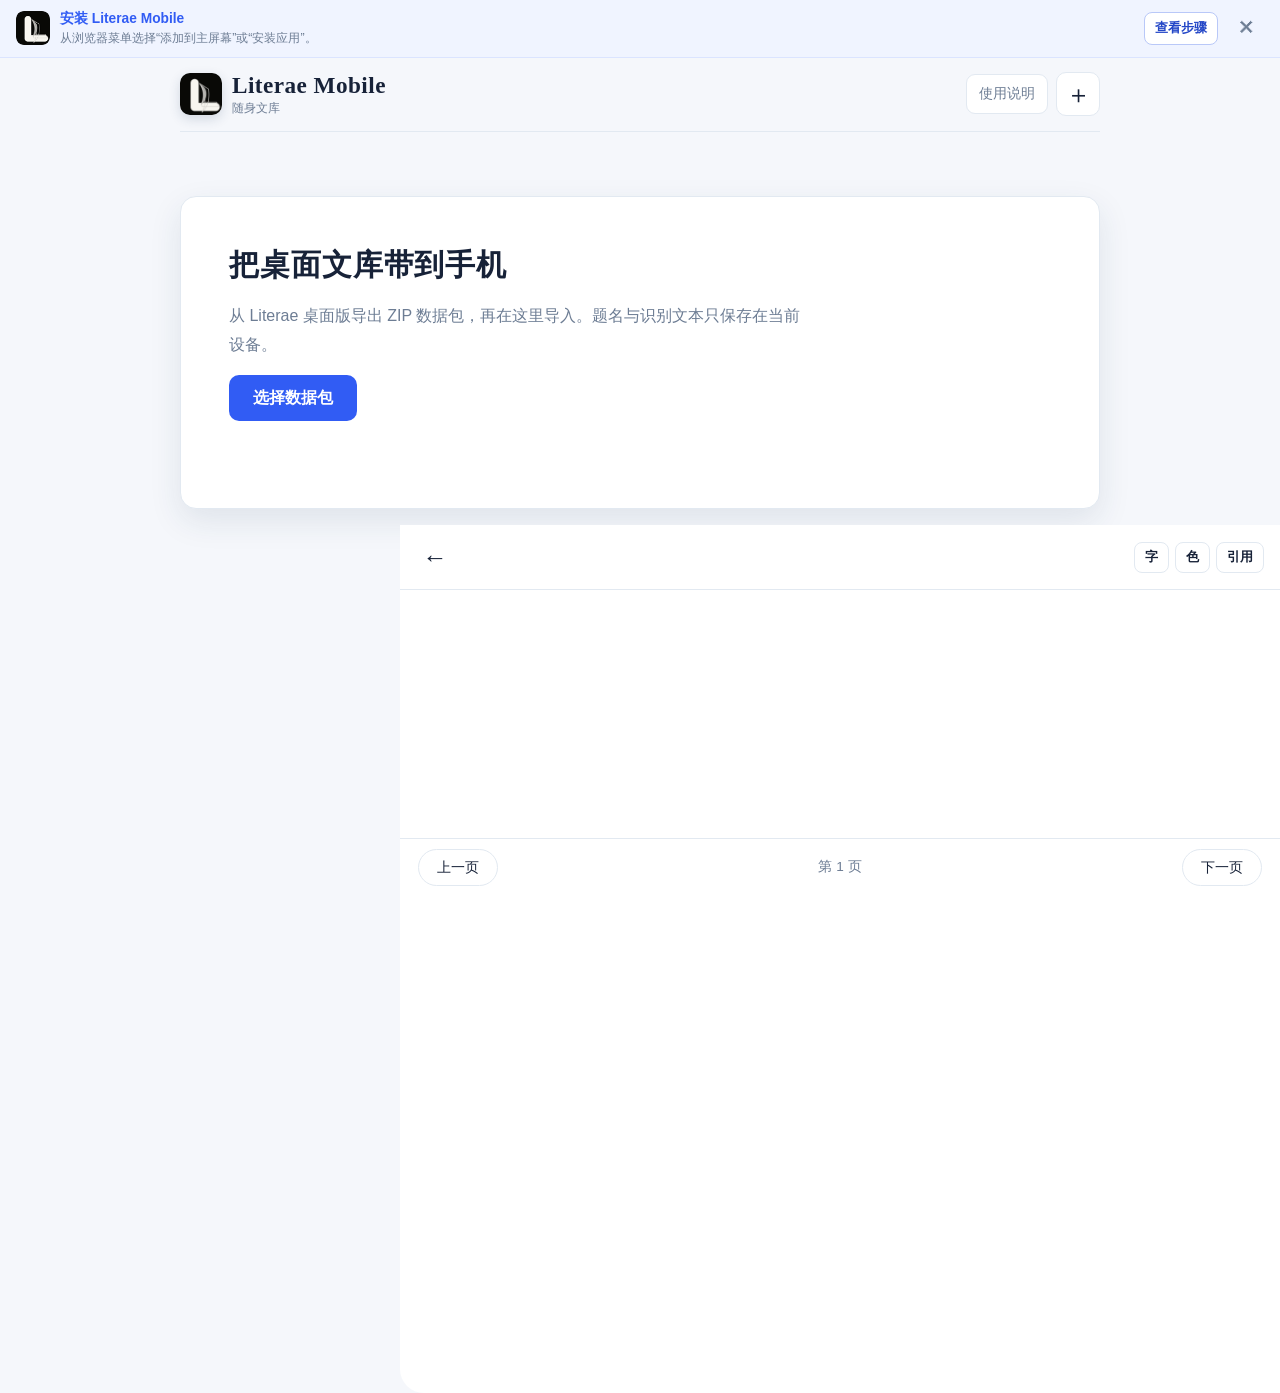
==== commit a0ba5ab5: "feat(shelf): add book title search and update branding/icon descriptions to Literae Mobile (v1.2.1) " ====
--- a/web/index.html
+++ b/web/index.html
@@ -6,7 +6,7 @@
   <meta name="theme-color" content="#ffffff">
   <meta name="apple-mobile-web-app-capable" content="yes">
   <meta name="apple-mobile-web-app-status-bar-style" content="default">
-  <meta name="apple-mobile-web-app-title" content="Literae">
+  <meta name="apple-mobile-web-app-title" content="Literae Mobile">
   <title>Literae Mobile · 随身文库</title>
   <link rel="icon" type="image/png" href="favicon.png">
   <link rel="apple-touch-icon" href="apple-touch-icon.png">
@@ -27,9 +27,9 @@
   </aside>
   <header class="app-header">
     <div class="brand-lockup">
-      <img class="brand-mark" src="icon-192.png" alt="">
+      <img class="brand-mark" src="icon-192.png" alt="Literae Mobile">
       <div>
-        <h1>Literae</h1>
+        <h1>Literae Mobile</h1>
         <p>随身文库</p>
       </div>
     </div>
@@ -75,6 +75,12 @@
 
       <!-- 书架浏览面板 -->
       <section class="view-panel shelf-panel" id="shelfPanel" role="tabpanel" aria-labelledby="shelfTabBtn">
+        <form class="search-box shelf-search-box" id="shelfSearchForm" role="search" onsubmit="return false;">
+          <span aria-hidden="true">⌕</span>
+          <input id="shelfSearchInput" type="search" autocomplete="off" enterkeyhint="search" placeholder="在书架中搜索书名或责任者">
+          <button id="shelfSearchClearBtn" type="button" class="shelf-clear-btn" hidden aria-label="清除搜索">✕</button>
+        </form>
+
         <div class="panel-summary" id="shelfSummary">正在载入书架...</div>
         <div class="shelf-grid" id="shelfList"></div>
       </section>
@@ -90,9 +96,12 @@
         <div class="search-options">
           <label for="searchSort">结果排序</label>
           <select id="searchSort">
-            <option value="relevance">匹配度优先</option>
-            <option value="document">按书名</option>
-            <option value="page">按页码</option>
+            <option value="match_count">匹配数（多到少）</option>
+            <option value="latest">最近导入</option>
+            <option value="title_asc">题名（正序）</option>
+            <option value="title_desc">题名（倒序）</option>
+            <option value="year_desc">出版时间（新到旧）</option>
+            <option value="year_asc">出版时间（旧到新）</option>
           </select>
         </div>
 
@@ -154,7 +163,7 @@
           <li>用 Safari 打开 Literae Mobile 页面。</li>
           <li>轻点工具栏中的“分享”按钮；如果只看到“更多”，先点“更多”，再点“共享”。</li>
           <li>在操作列表向下滑，选择“添加到主屏幕”。若没有该项，滑到底部点“编辑操作”，把它加入列表。</li>
-          <li>确认开启“作为网页 App 打开”，轻点右上角“添加”。以后从主屏幕上的黑色 L 图标进入。</li>
+          <li>确认开启“作为网页 App 打开”，轻点右上角“添加”。以后从主屏幕上的 Literae Mobile 图标进入。</li>
         </ol>
       </details>
       <details class="guide-section">
@@ -163,7 +172,7 @@
           <li>用 Chrome 打开 Literae Mobile 页面。</li>
           <li>轻点地址栏右侧的“分享”按钮。</li>
           <li>选择“添加到主屏幕”，确认名称后轻点“添加”。</li>
-          <li>回到主屏幕，轻点黑色 L 图标进入。</li>
+          <li>回到主屏幕，轻点 Literae Mobile 图标进入。</li>
         </ol>
       </details>
       <details class="guide-section">
@@ -172,7 +181,7 @@
           <li>用 Chrome 打开 Literae Mobile 页面。</li>
           <li>轻点地址栏右侧的“⋮”菜单。</li>
           <li>选择“添加到主屏幕”，再点“安装”；部分版本会直接显示“安装应用”。</li>
-          <li>按屏幕提示确认，安装后从桌面上的黑色 L 图标进入。</li>
+          <li>按屏幕提示确认，安装后从桌面上的 Literae Mobile 图标进入。</li>
         </ol>
       </details>
       <section class="guide-section import-guide">
--- a/web/styles.css
+++ b/web/styles.css
@@ -306,10 +306,201 @@
 .search-box input { width: 100%; border: 0; outline: 0; background: transparent; font-size: 1rem; color: var(--ink); }
 .search-box button { padding: 9px 18px; border: 0; border-radius: 12px; color: white; background: var(--accent); cursor: pointer; font-weight: 600; }
 
+.shelf-search-box {
+  margin-bottom: 12px;
+}
+
+.shelf-search-box .shelf-clear-btn {
+  padding: 6px 12px;
+  border: 0;
+  border-radius: 8px;
+  color: var(--muted);
+  background: transparent;
+  cursor: pointer;
+  font-size: 0.95rem;
+}
+
+.shelf-search-box .shelf-clear-btn:active,
+.shelf-search-box .shelf-clear-btn:hover {
+  color: var(--accent);
+  background: rgba(0, 0, 0, 0.05);
+}
+
+.empty-shelf-notice {
+  grid-column: 1 / -1;
+  padding: 36px 20px;
+  text-align: center;
+  color: var(--muted);
+  font-size: 0.9rem;
+  background: var(--paper-card);
+  border: 1px dashed var(--line);
+  border-radius: 12px;
+}
+
 .search-options { display: flex; align-items: center; justify-content: flex-end; gap: 8px; margin: 10px 2px 2px; color: var(--muted); font-size: 0.84rem; }
 .search-options select { min-height: 34px; padding: 0 28px 0 10px; border: 1px solid var(--line); border-radius: 8px; color: var(--ink); background: var(--paper-light); }
 
-.result-list { display: grid; gap: 12px; }
+.result-list { display: grid; gap: 14px; }
+
+/* 全库检索聚合卡片 */
+.search-group-card {
+  width: 100%;
+  padding: 16px 16px 14px;
+  border: 1px solid var(--line);
+  border-radius: 14px;
+  text-align: left;
+  color: inherit;
+  background: var(--paper-card);
+  box-shadow: 0 4px 16px rgba(32, 58, 92, 0.05);
+  box-sizing: border-box;
+}
+
+.search-group-header {
+  display: flex;
+  justify-content: space-between;
+  align-items: flex-start;
+  gap: 12px;
+}
+
+.search-group-info {
+  min-width: 0;
+  flex: 1;
+}
+
+.search-group-title-row {
+  display: flex;
+  align-items: center;
+  gap: 8px;
+  flex-wrap: wrap;
+}
+
+.search-group-title {
+  margin: 0;
+  font-size: 1.06rem;
+  font-weight: 700;
+  color: var(--ink);
+  line-height: 1.35;
+  cursor: pointer;
+}
+
+.search-group-title:hover {
+  color: var(--accent);
+}
+
+.search-group-cat {
+  font-size: 0.72rem;
+  padding: 2px 7px;
+  border-radius: 6px;
+  background: rgba(32, 58, 92, 0.08);
+  color: var(--muted);
+  border: 1px solid var(--line);
+  white-space: nowrap;
+}
+
+.search-group-meta {
+  margin-top: 4px;
+  font-size: 0.8rem;
+  color: var(--muted);
+  line-height: 1.4;
+}
+
+.search-group-count {
+  font-size: 0.76rem;
+  font-weight: 600;
+  color: var(--accent);
+  background: rgba(184, 51, 42, 0.08);
+  border: 1px solid rgba(184, 51, 42, 0.18);
+  padding: 3px 9px;
+  border-radius: 999px;
+  white-space: nowrap;
+  flex-shrink: 0;
+}
+
+/* 文献内部命中条目 */
+.search-group-matches {
+  margin-top: 12px;
+  display: grid;
+  gap: 8px;
+  border-top: 1px dashed var(--line);
+  padding-top: 12px;
+}
+
+.search-match-item {
+  display: block;
+  width: 100%;
+  text-align: left;
+  background: var(--paper-light);
+  border: 1px solid rgba(0, 0, 0, 0.06);
+  border-radius: 10px;
+  padding: 10px 12px;
+  cursor: pointer;
+  transition: transform 120ms ease, background-color 120ms ease;
+  color: inherit;
+  box-sizing: border-box;
+}
+
+.search-match-item:active {
+  transform: scale(0.99);
+  background: rgba(0, 0, 0, 0.03);
+}
+
+.search-match-header {
+  display: flex;
+  justify-content: space-between;
+  align-items: center;
+  margin-bottom: 5px;
+  font-size: 0.78rem;
+  font-weight: 600;
+  color: var(--accent);
+}
+
+.search-match-arrow {
+  color: var(--muted);
+  font-size: 0.75rem;
+  font-weight: normal;
+}
+
+.search-match-snippet {
+  margin: 0;
+  color: var(--ink);
+  opacity: 0.9;
+  line-height: 1.62;
+  font-size: 0.88rem;
+}
+
+.search-remaining-container {
+  display: grid;
+  gap: 8px;
+  margin-top: 8px;
+}
+
+.search-remaining-container[hidden] {
+  display: none;
+}
+
+.search-expand-button {
+  width: 100%;
+  margin-top: 8px;
+  padding: 8px 12px;
+  border: 1px dashed var(--line);
+  border-radius: 8px;
+  background: transparent;
+  color: var(--muted);
+  font-size: 0.8rem;
+  cursor: pointer;
+  display: flex;
+  align-items: center;
+  justify-content: center;
+  gap: 4px;
+  transition: all 150ms ease;
+}
+
+.search-expand-button:active,
+.search-expand-button:hover {
+  color: var(--accent);
+  border-color: var(--accent);
+  background: rgba(184, 51, 42, 0.04);
+}
 
 .result-card {
   width: 100%;
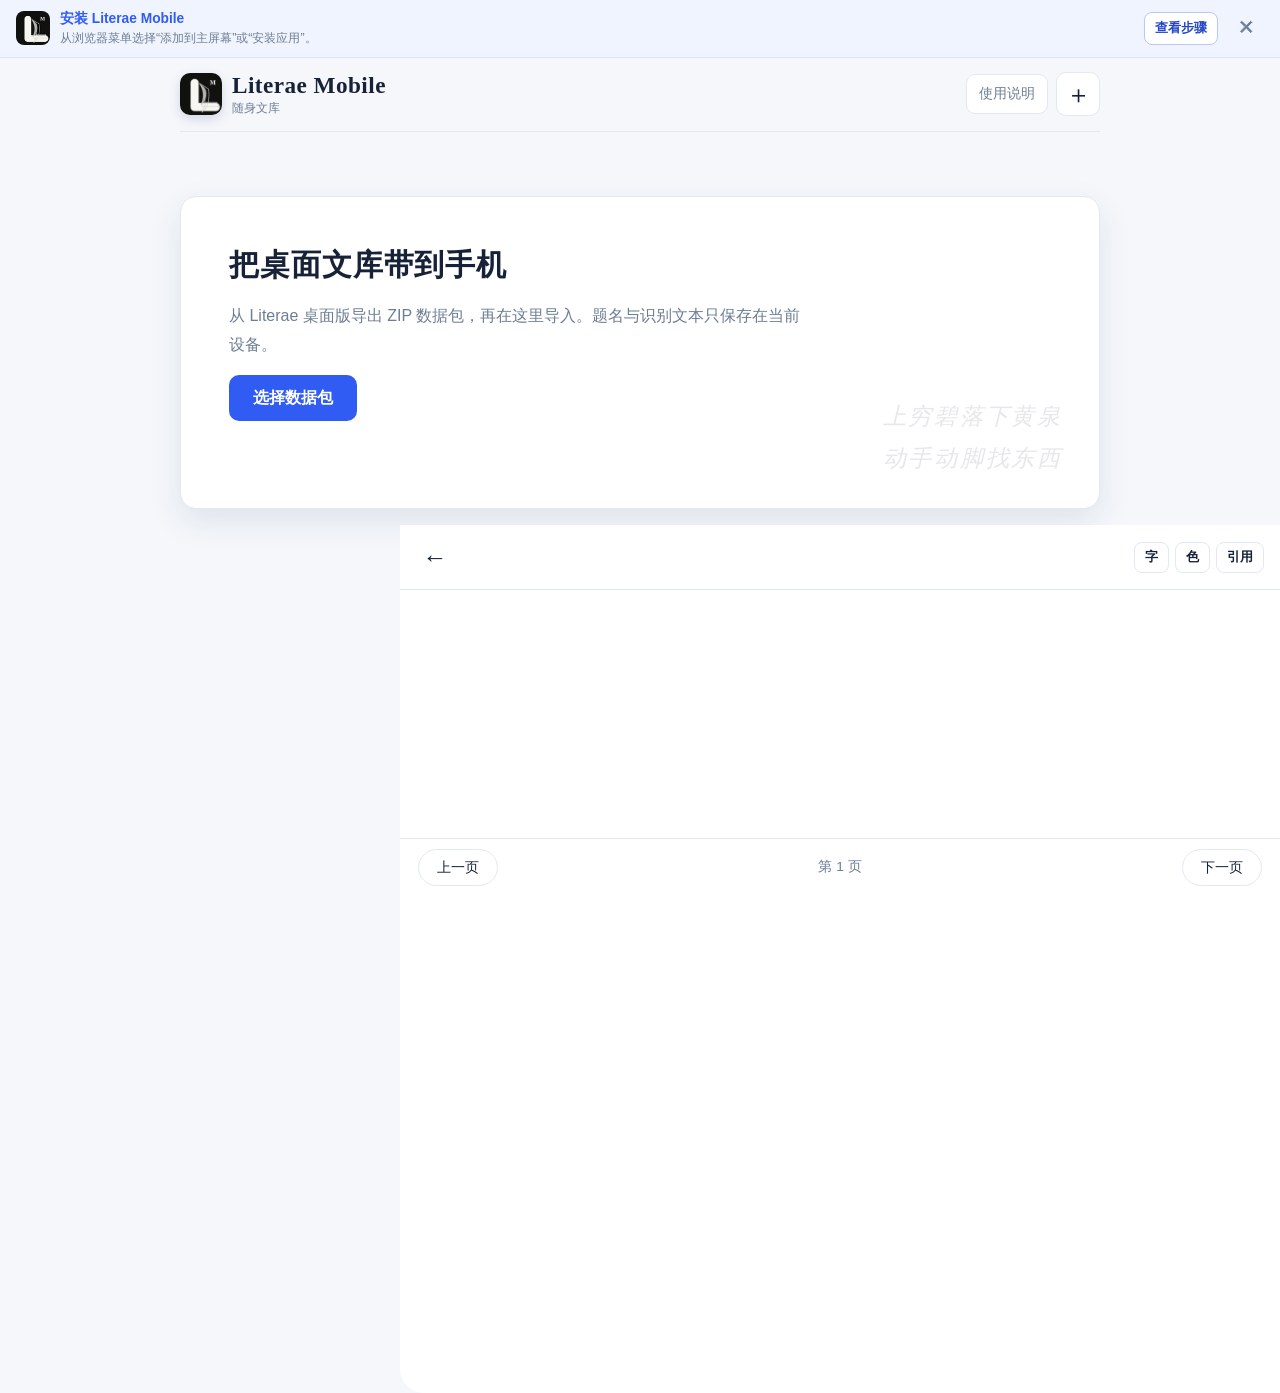
==== commit 5abf809b: "feat(release): upgrade to v1.2.2 - Rename bookshelf to library across Web and iPad apps - Add 6-mode" ====
--- a/web/index.html
+++ b/web/index.html
@@ -6,7 +6,7 @@
   <meta name="theme-color" content="#ffffff">
   <meta name="apple-mobile-web-app-capable" content="yes">
   <meta name="apple-mobile-web-app-status-bar-style" content="default">
-  <meta name="apple-mobile-web-app-title" content="Literae Mobile">
+  <meta name="apple-mobile-web-app-title" content="Literae M">
   <title>Literae Mobile · 随身文库</title>
   <link rel="icon" type="image/png" href="favicon.png">
   <link rel="apple-touch-icon" href="apple-touch-icon.png">
@@ -42,6 +42,7 @@
   <main>
     <!-- 初始导入界面 -->
     <section class="import-card" id="importCard">
+      <div class="import-card-watermark" aria-hidden="true">上穷碧落下黄泉<br>动手动脚找东西</div>
       <h2>把桌面文库带到手机</h2>
       <p>从 Literae 桌面版导出 ZIP 数据包，再在这里导入。题名与识别文本只保存在当前设备。</p>
       <label class="primary-action" for="packageInput">选择数据包</label>
@@ -62,9 +63,9 @@
         <button class="text-button" id="replaceLibraryButton" type="button">更新资料</button>
       </div>
 
-      <!-- 视图切换选项卡：书架 / 全库检索 -->
+      <!-- 视图切换选项卡：书库 / 全库检索 -->
       <nav class="view-tabs" role="tablist" aria-label="模式切换">
-        <button class="view-tab active" id="shelfTabBtn" type="button" role="tab" aria-selected="true" aria-controls="shelfPanel">书架</button>
+        <button class="view-tab active" id="shelfTabBtn" type="button" role="tab" aria-selected="true" aria-controls="shelfPanel">书库</button>
         <button class="view-tab" id="searchTabBtn" type="button" role="tab" aria-selected="false" aria-controls="searchPanel">全库检索</button>
       </nav>
 
@@ -73,16 +74,32 @@
         <div class="facet-scroller" id="facetPills"></div>
       </div>
 
-      <!-- 书架浏览面板 -->
+      <!-- 书库浏览面板 -->
       <section class="view-panel shelf-panel" id="shelfPanel" role="tabpanel" aria-labelledby="shelfTabBtn">
         <form class="search-box shelf-search-box" id="shelfSearchForm" role="search" onsubmit="return false;">
           <span aria-hidden="true">⌕</span>
-          <input id="shelfSearchInput" type="search" autocomplete="off" enterkeyhint="search" placeholder="在书架中搜索书名或责任者">
+          <input id="shelfSearchInput" type="search" autocomplete="off" enterkeyhint="search" placeholder="在书库中搜索书名或责任者">
           <button id="shelfSearchClearBtn" type="button" class="shelf-clear-btn" hidden aria-label="清除搜索">✕</button>
         </form>
 
-        <div class="panel-summary" id="shelfSummary">正在载入书架...</div>
-        <div class="shelf-grid" id="shelfList"></div>
+        <div class="shelf-toolbar">
+          <div class="panel-summary" id="shelfSummary">正在载入书库...</div>
+          <div class="shelf-options">
+            <label for="shelfSort">排序</label>
+            <select id="shelfSort">
+              <option value="latest">最近导入</option>
+              <option value="oldest">最早导入</option>
+              <option value="title_asc">题名（正序）</option>
+              <option value="title_desc">题名（倒序）</option>
+              <option value="year_desc">出版时间（新到旧）</option>
+              <option value="year_asc">出版时间（旧到新）</option>
+            </select>
+          </div>
+        </div>
+        <div class="shelf-container">
+          <div class="shelf-watermark" aria-hidden="true">上穷碧落下黄泉<br>动手动脚找东西</div>
+          <div class="shelf-grid" id="shelfList"></div>
+        </div>
       </section>
 
       <!-- 全库检索面板 -->
@@ -136,7 +153,13 @@
         <div class="document-result-list" id="documentResultList"></div>
       </section>
       <div class="catalog-section">
-        <h4>已收录 OCR 页码</h4>
+        <div class="catalog-header">
+          <h4>页码</h4>
+          <form class="page-jump-form" id="pageJumpForm" onsubmit="return false;">
+            <input id="pageJumpInput" type="number" min="1" placeholder="页码" enterkeyhint="go">
+            <button type="submit" id="pageJumpBtn">跳转</button>
+          </form>
+        </div>
         <div class="page-pill-grid" id="drawerPageList"></div>
       </div>
     </div>
@@ -189,7 +212,7 @@
         <ol>
           <li>在 Mac 上打开 Literae：设置 → 移动端 → 生成数据包 → 下载 ZIP。</li>
           <li>将 ZIP 隔空投送到 iPhone/iPad 的“文件”App，或传到 Android 的“下载”目录；不要解压。</li>
-          <li>回到 Literae Mobile，点“选择数据包”，选中 ZIP。导入完成后即可使用书架、书内检索和全库检索。</li>
+          <li>回到 Literae Mobile，点“选择数据包”，选中 ZIP。导入完成后即可使用书库、书内检索和全库检索。</li>
         </ol>
         <p>数据导入后保存在本机。更换浏览器、清除网站数据或卸载网页 App 前，请保留原 ZIP 以便重新导入。</p>
       </section>
--- a/web/styles.css
+++ b/web/styles.css
@@ -106,12 +106,31 @@
 .icon-button:active { transform: scale(0.94); }
 
 .import-card {
+  position: relative;
+  overflow: hidden;
   margin-top: min(8vh, 64px);
   padding: clamp(24px, 6vw, 48px);
   border: 1px solid var(--line);
   border-radius: 16px;
   background: var(--paper-card);
   box-shadow: var(--shadow);
+}
+
+.import-card-watermark {
+  position: absolute;
+  right: clamp(16px, 4vw, 36px);
+  bottom: clamp(16px, 3vw, 28px);
+  text-align: right;
+  font-family: "Songti SC", "SimSun", "STSong", Georgia, serif;
+  font-style: italic;
+  font-size: clamp(1.1rem, 2.5vw, 1.45rem);
+  line-height: 1.8;
+  letter-spacing: 0.12em;
+  color: var(--ink);
+  opacity: 0.10;
+  pointer-events: none;
+  user-select: none;
+  white-space: pre-line;
 }
 
 .import-card > p:not(.section-kicker) { max-width: 36rem; color: var(--muted); line-height: 1.8; }
@@ -326,15 +345,75 @@
   background: rgba(0, 0, 0, 0.05);
 }
 
+.shelf-container {
+  position: relative;
+  min-height: 320px;
+}
+
+.shelf-watermark {
+  position: absolute;
+  top: 50%;
+  left: 50%;
+  transform: translate(-50%, -50%);
+  text-align: center;
+  font-family: "Songti SC", "SimSun", "STSong", Georgia, serif;
+  font-style: italic;
+  font-size: clamp(1.4rem, 4vw, 1.9rem);
+  line-height: 2;
+  letter-spacing: 0.14em;
+  color: var(--ink);
+  opacity: 0.12;
+  pointer-events: none;
+  user-select: none;
+  white-space: pre-line;
+  z-index: 0;
+}
+
+.shelf-grid {
+  position: relative;
+  z-index: 1;
+}
+
 .empty-shelf-notice {
+  position: relative;
+  z-index: 1;
   grid-column: 1 / -1;
   padding: 36px 20px;
   text-align: center;
   color: var(--muted);
   font-size: 0.9rem;
-  background: var(--paper-card);
+  background: rgba(255, 255, 255, 0.72);
+  backdrop-filter: blur(4px);
   border: 1px dashed var(--line);
   border-radius: 12px;
+}
+
+.shelf-toolbar {
+  display: flex;
+  align-items: center;
+  justify-content: space-between;
+  flex-wrap: wrap;
+  gap: 8px 12px;
+  margin-bottom: 12px;
+}
+.shelf-toolbar .panel-summary {
+  margin: 0;
+}
+.shelf-options {
+  display: flex;
+  align-items: center;
+  gap: 8px;
+  color: var(--muted);
+  font-size: 0.84rem;
+}
+.shelf-options select {
+  min-height: 34px;
+  padding: 0 28px 0 10px;
+  border: 1px solid var(--line);
+  border-radius: 8px;
+  color: var(--ink);
+  background: var(--paper-light);
+  font-size: 0.84rem;
 }
 
 .search-options { display: flex; align-items: center; justify-content: flex-end; gap: 8px; margin: 10px 2px 2px; color: var(--muted); font-size: 0.84rem; }
@@ -574,7 +653,59 @@
 .meta-val { color: var(--ink); font-weight: 500; }
 
 .catalog-section { margin-top: 24px; }
-.catalog-section h4 { margin-bottom: 12px; }
+.catalog-header {
+  display: flex;
+  align-items: center;
+  justify-content: space-between;
+  gap: 12px;
+  margin-bottom: 12px;
+}
+.catalog-header h4 { margin: 0; }
+.page-jump-form {
+  display: flex;
+  align-items: center;
+  gap: 6px;
+}
+.page-jump-form input {
+  width: 68px;
+  min-height: 32px;
+  padding: 0 8px;
+  border: 1px solid var(--line);
+  border-radius: 8px;
+  background: var(--paper-card);
+  color: var(--ink);
+  font-size: 0.84rem;
+  text-align: center;
+  -moz-appearance: textfield;
+}
+.page-jump-form input::-webkit-outer-spin-button,
+.page-jump-form input::-webkit-inner-spin-button {
+  -webkit-appearance: none;
+  margin: 0;
+}
+.page-jump-form input:focus {
+  outline: none;
+  border-color: var(--accent);
+  box-shadow: 0 0 0 2px rgba(184, 51, 42, 0.15);
+}
+.page-jump-form button {
+  min-height: 32px;
+  padding: 0 12px;
+  border: 0;
+  border-radius: 8px;
+  background: var(--accent);
+  color: #fff;
+  font-size: 0.82rem;
+  font-weight: 500;
+  cursor: pointer;
+  transition: opacity 0.15s ease, transform 0.12s ease;
+}
+.page-jump-form button:hover {
+  opacity: 0.92;
+}
+.page-jump-form button:active {
+  transform: scale(0.96);
+}
 
 .document-search-section { margin-top: 24px; }
 .document-search-section h4 { margin-bottom: 10px; }
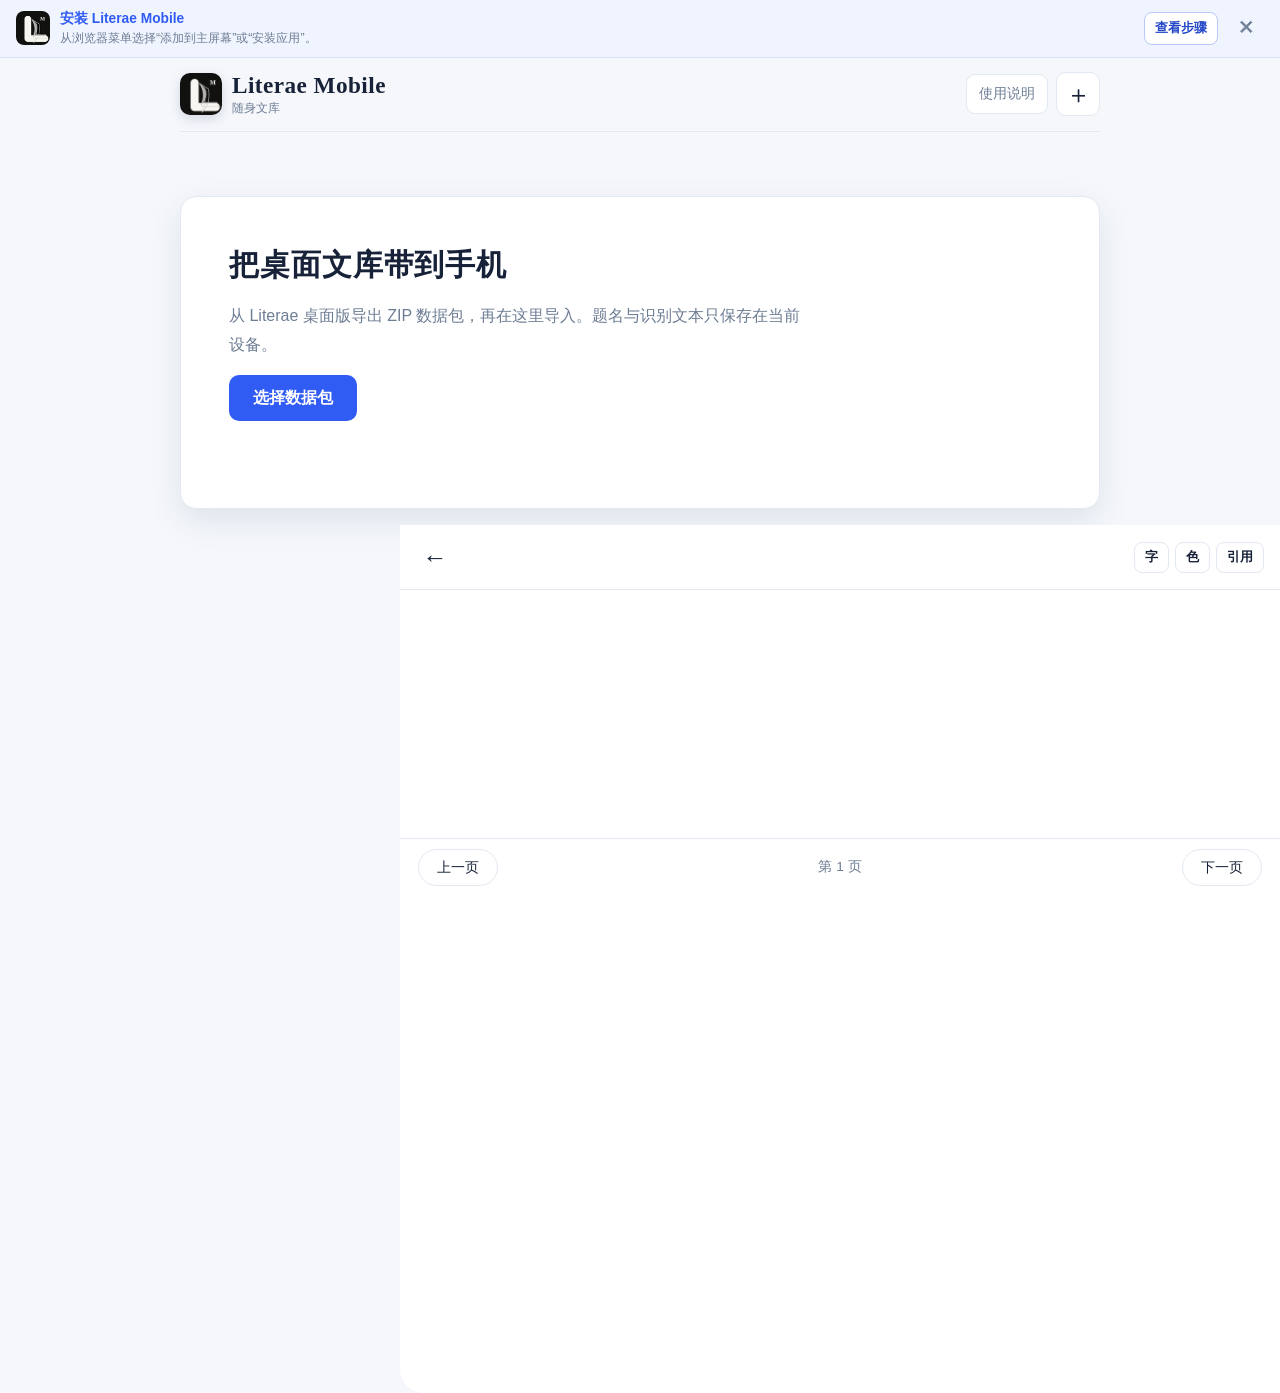
==== commit 187d6c7c: "style(shelf): replace quote watermark with centered non-italic '空白文库' on empty shelf" ====
--- a/web/index.html
+++ b/web/index.html
@@ -42,7 +42,6 @@
   <main>
     <!-- 初始导入界面 -->
     <section class="import-card" id="importCard">
-      <div class="import-card-watermark" aria-hidden="true">上穷碧落下黄泉<br>动手动脚找东西</div>
       <h2>把桌面文库带到手机</h2>
       <p>从 Literae 桌面版导出 ZIP 数据包，再在这里导入。题名与识别文本只保存在当前设备。</p>
       <label class="primary-action" for="packageInput">选择数据包</label>
@@ -97,7 +96,7 @@
           </div>
         </div>
         <div class="shelf-container">
-          <div class="shelf-watermark" aria-hidden="true">上穷碧落下黄泉<br>动手动脚找东西</div>
+          <div class="shelf-watermark" id="shelfWatermark" aria-hidden="true" hidden>空白文库</div>
           <div class="shelf-grid" id="shelfList"></div>
         </div>
       </section>
--- a/web/styles.css
+++ b/web/styles.css
@@ -116,22 +116,6 @@
   box-shadow: var(--shadow);
 }
 
-.import-card-watermark {
-  position: absolute;
-  right: clamp(16px, 4vw, 36px);
-  bottom: clamp(16px, 3vw, 28px);
-  text-align: right;
-  font-family: "Songti SC", "SimSun", "STSong", Georgia, serif;
-  font-style: italic;
-  font-size: clamp(1.1rem, 2.5vw, 1.45rem);
-  line-height: 1.8;
-  letter-spacing: 0.12em;
-  color: var(--ink);
-  opacity: 0.10;
-  pointer-events: none;
-  user-select: none;
-  white-space: pre-line;
-}
 
 .import-card > p:not(.section-kicker) { max-width: 36rem; color: var(--muted); line-height: 1.8; }
 
@@ -356,16 +340,17 @@
   left: 50%;
   transform: translate(-50%, -50%);
   text-align: center;
-  font-family: "Songti SC", "SimSun", "STSong", Georgia, serif;
-  font-style: italic;
-  font-size: clamp(1.4rem, 4vw, 1.9rem);
-  line-height: 2;
-  letter-spacing: 0.14em;
-  color: var(--ink);
-  opacity: 0.12;
+  font-family: "Songti SC", "SimSun", "STSong", Georgia, -apple-system, serif;
+  font-style: normal;
+  font-size: clamp(2.2rem, 7vw, 3.2rem);
+  font-weight: 500;
+  letter-spacing: 0.22em;
+  padding-left: 0.22em;
+  color: var(--ink);
+  opacity: 0.18;
   pointer-events: none;
   user-select: none;
-  white-space: pre-line;
+  white-space: nowrap;
   z-index: 0;
 }
 
@@ -381,7 +366,10 @@
   padding: 36px 20px;
   text-align: center;
   color: var(--muted);
-  font-size: 0.9rem;
+  font-size: 0.95rem;
+}
+
+.empty-shelf-notice.has-box {
   background: rgba(255, 255, 255, 0.72);
   backdrop-filter: blur(4px);
   border: 1px dashed var(--line);
